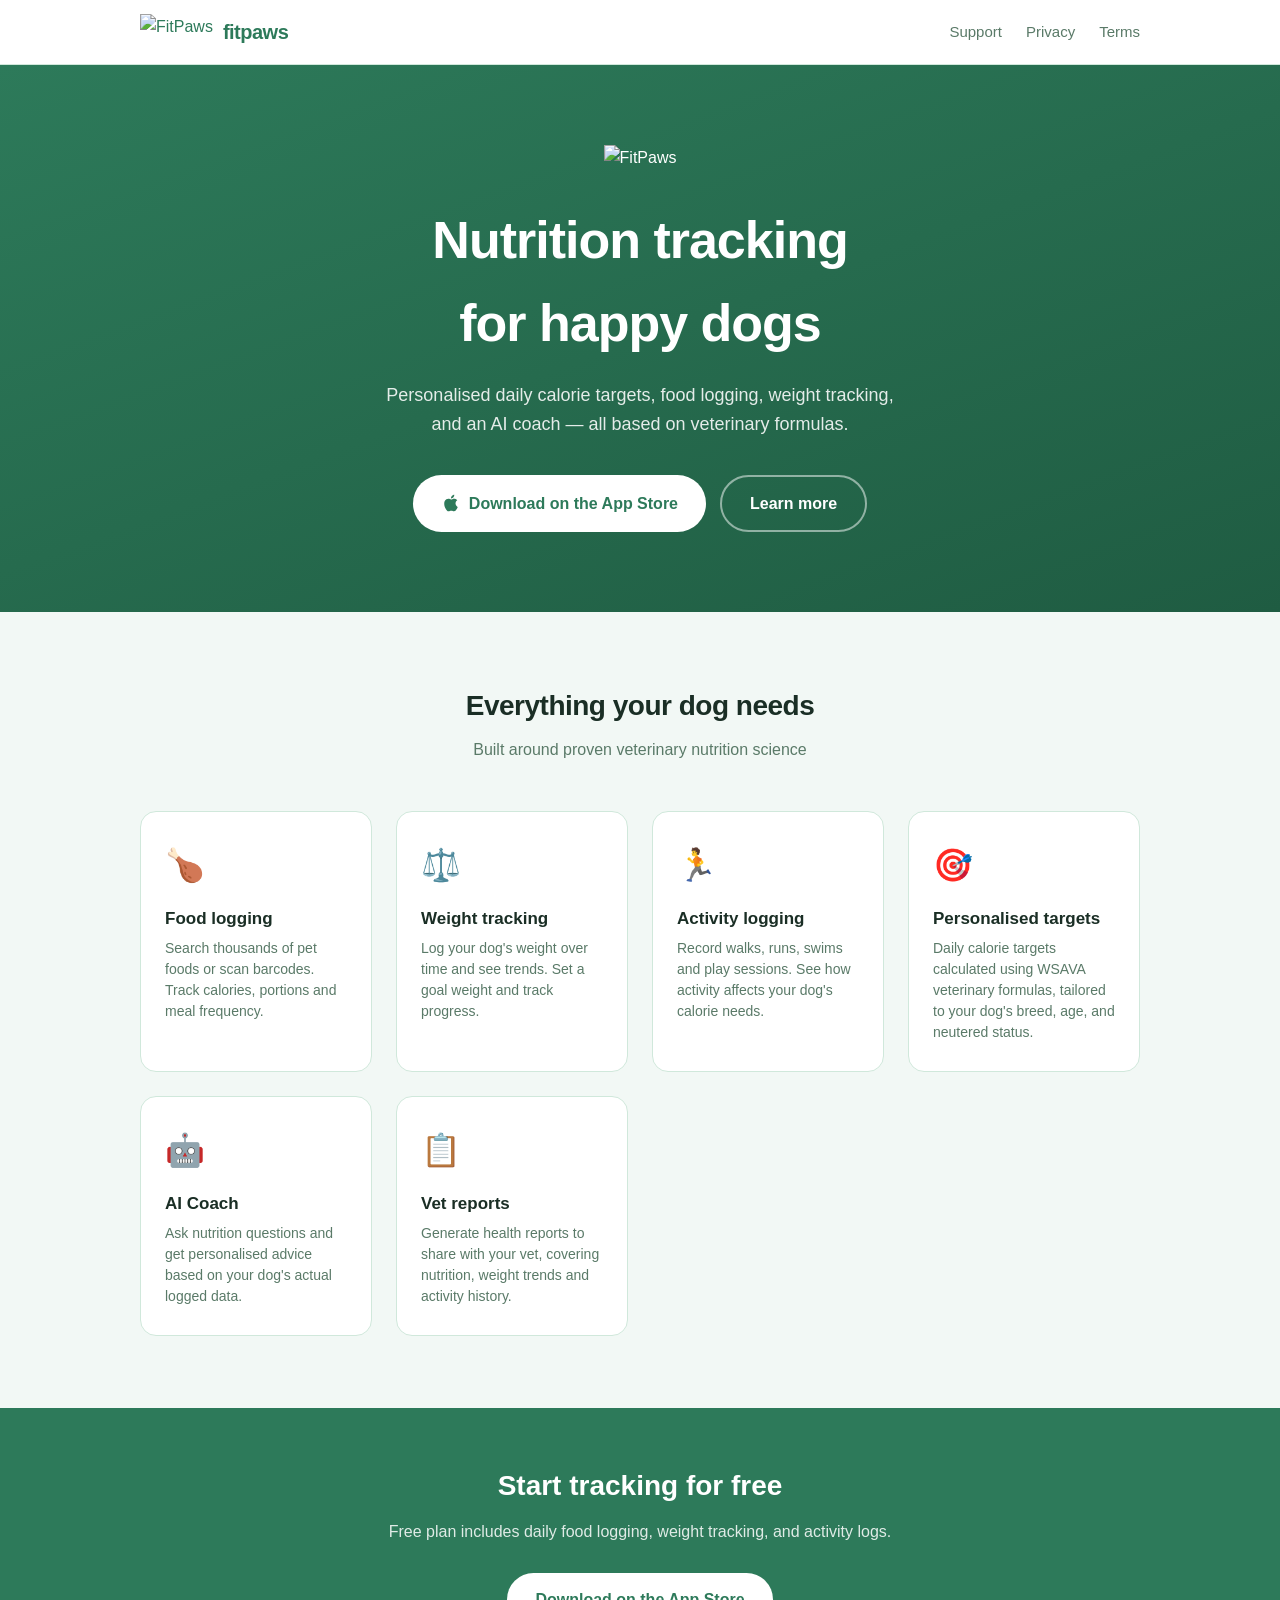
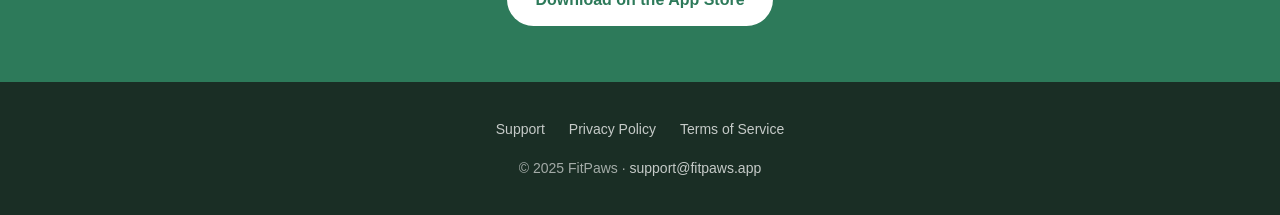
==== index.html @ a57df8ff "Initial FitPaws website Landing page, Privacy Policy, Terms of Service, Support page. Branded with F" ====
<!DOCTYPE html>
<html lang="en">
<head>
  <meta charset="UTF-8">
  <meta name="viewport" content="width=device-width, initial-scale=1.0">
  <title>FitPaws — Nutrition tracking for happy dogs</title>
  <meta name="description" content="Track your dog's nutrition, weight, and activity. Get personalised calorie targets based on veterinary formulas. Free to download on iOS.">
  <link rel="icon" href="https://rtjvqugksbtsewtkbiih.supabase.co/storage/v1/object/public/assets/SQlogo.png">
  <link rel="stylesheet" href="styles.css">
</head>
<body>

  <nav>
    <div class="nav-inner">
      <a class="nav-logo" href="/">
        <img src="https://rtjvqugksbtsewtkbiih.supabase.co/storage/v1/object/public/assets/SQlogo.png" alt="FitPaws">
        <span>fitpaws</span>
      </a>
      <ul class="nav-links">
        <li><a href="/support.html">Support</a></li>
        <li><a href="/privacy.html">Privacy</a></li>
        <li><a href="/terms.html">Terms</a></li>
      </ul>
    </div>
  </nav>

  <section class="hero">
    <img src="https://rtjvqugksbtsewtkbiih.supabase.co/storage/v1/object/public/assets/REClogo.png" alt="FitPaws">
    <h1>Nutrition tracking<br>for happy dogs</h1>
    <p>Personalised daily calorie targets, food logging, weight tracking, and an AI coach — all based on veterinary formulas.</p>
    <div class="btn-group">
      <a class="btn btn-white" href="#" id="appstore-btn">
        <svg width="20" height="20" viewBox="0 0 24 24" fill="currentColor"><path d="M18.71 19.5c-.83 1.24-1.71 2.45-3.05 2.47-1.34.03-1.77-.79-3.29-.79-1.53 0-2 .77-3.27.82-1.31.05-2.3-1.32-3.14-2.53C4.25 17 2.94 12.45 4.7 9.39c.87-1.52 2.43-2.48 4.12-2.51 1.28-.02 2.5.87 3.29.87.78 0 2.26-1.07 3.8-.91.65.03 2.47.26 3.64 1.98-.09.06-2.17 1.28-2.15 3.81.03 3.02 2.65 4.03 2.68 4.04-.03.07-.42 1.44-1.38 2.83M13 3.5c.73-.83 1.94-1.46 2.94-1.5.13 1.17-.34 2.35-1.04 3.19-.69.85-1.83 1.51-2.95 1.42-.15-1.15.41-2.35 1.05-3.11z"/></svg>
        Download on the App Store
      </a>
      <a class="btn btn-outline" href="/support.html">Learn more</a>
    </div>
  </section>

  <section class="features">
    <h2 class="section-title">Everything your dog needs</h2>
    <p class="section-sub">Built around proven veterinary nutrition science</p>
    <div class="features-grid">
      <div class="feature-card">
        <div class="feature-icon">🍗</div>
        <h3>Food logging</h3>
        <p>Search thousands of pet foods or scan barcodes. Track calories, portions and meal frequency.</p>
      </div>
      <div class="feature-card">
        <div class="feature-icon">⚖️</div>
        <h3>Weight tracking</h3>
        <p>Log your dog's weight over time and see trends. Set a goal weight and track progress.</p>
      </div>
      <div class="feature-card">
        <div class="feature-icon">🏃</div>
        <h3>Activity logging</h3>
        <p>Record walks, runs, swims and play sessions. See how activity affects your dog's calorie needs.</p>
      </div>
      <div class="feature-card">
        <div class="feature-icon">🎯</div>
        <h3>Personalised targets</h3>
        <p>Daily calorie targets calculated using WSAVA veterinary formulas, tailored to your dog's breed, age, and neutered status.</p>
      </div>
      <div class="feature-card">
        <div class="feature-icon">🤖</div>
        <h3>AI Coach</h3>
        <p>Ask nutrition questions and get personalised advice based on your dog's actual logged data.</p>
      </div>
      <div class="feature-card">
        <div class="feature-icon">📋</div>
        <h3>Vet reports</h3>
        <p>Generate health reports to share with your vet, covering nutrition, weight trends and activity history.</p>
      </div>
    </div>
  </section>

  <section class="cta-strip">
    <h2>Start tracking for free</h2>
    <p>Free plan includes daily food logging, weight tracking, and activity logs.</p>
    <a class="btn btn-white" href="#" id="appstore-btn-2">Download on the App Store</a>
  </section>

  <footer>
    <div class="footer-links">
      <a href="/support.html">Support</a>
      <a href="/privacy.html">Privacy Policy</a>
      <a href="/terms.html">Terms of Service</a>
    </div>
    <p>© 2025 FitPaws · <a href="mailto:support@fitpaws.app">support@fitpaws.app</a></p>
  </footer>

</body>
</html>
---- styles.css ----
*, *::before, *::after { box-sizing: border-box; margin: 0; padding: 0; }

:root {
  --green:       #2D7A5A;
  --green-dark:  #1f5c42;
  --green-light: #f2f8f5;
  --green-tint:  #e6f4ed;
  --text:        #1a2e25;
  --text-muted:  #5a7a68;
  --border:      #d0e8db;
  --white:       #ffffff;
}

body {
  font-family: -apple-system, BlinkMacSystemFont, 'Segoe UI', Helvetica, Arial, sans-serif;
  color: var(--text);
  background: var(--white);
  line-height: 1.6;
}

a { color: var(--green); text-decoration: none; }
a:hover { text-decoration: underline; }

/* ── Nav ── */
nav {
  background: var(--white);
  border-bottom: 1px solid var(--border);
  padding: 0 24px;
  position: sticky;
  top: 0;
  z-index: 100;
}
.nav-inner {
  max-width: 1000px;
  margin: 0 auto;
  display: flex;
  align-items: center;
  justify-content: space-between;
  height: 64px;
}
.nav-logo {
  display: flex;
  align-items: center;
  gap: 10px;
  text-decoration: none;
}
.nav-logo img { height: 36px; width: auto; }
.nav-logo span { font-size: 20px; font-weight: 700; color: var(--green); letter-spacing: -0.5px; }
.nav-links { display: flex; gap: 24px; list-style: none; }
.nav-links a { font-size: 15px; color: var(--text-muted); font-weight: 500; }
.nav-links a:hover { color: var(--green); text-decoration: none; }

/* ── Hero ── */
.hero {
  background: linear-gradient(160deg, var(--green) 0%, #1f5c42 100%);
  color: var(--white);
  padding: 80px 24px;
  text-align: center;
}
.hero img { height: auto; width: 260px; max-width: 80%; margin-bottom: 28px; }
.hero h1 { font-size: clamp(32px, 5vw, 52px); font-weight: 800; letter-spacing: -1px; margin-bottom: 16px; }
.hero p { font-size: 18px; opacity: 0.88; max-width: 520px; margin: 0 auto 36px; line-height: 1.6; }
.btn-group { display: flex; gap: 14px; justify-content: center; flex-wrap: wrap; }
.btn {
  display: inline-flex;
  align-items: center;
  gap: 8px;
  padding: 14px 28px;
  border-radius: 50px;
  font-size: 16px;
  font-weight: 600;
  text-decoration: none;
  transition: opacity .15s;
}
.btn:hover { opacity: 0.88; text-decoration: none; }
.btn-white { background: var(--white); color: var(--green); }
.btn-outline { background: transparent; color: var(--white); border: 2px solid rgba(255,255,255,.5); }

/* ── Features ── */
.features { padding: 72px 24px; background: var(--green-light); }
.section-title { text-align: center; font-size: 28px; font-weight: 700; margin-bottom: 8px; letter-spacing: -0.5px; }
.section-sub { text-align: center; color: var(--text-muted); font-size: 16px; margin-bottom: 48px; }
.features-grid {
  display: grid;
  grid-template-columns: repeat(auto-fit, minmax(220px, 1fr));
  gap: 24px;
  max-width: 1000px;
  margin: 0 auto;
}
.feature-card {
  background: var(--white);
  border-radius: 16px;
  padding: 28px 24px;
  border: 1px solid var(--border);
}
.feature-icon { font-size: 32px; margin-bottom: 14px; }
.feature-card h3 { font-size: 17px; font-weight: 700; margin-bottom: 6px; }
.feature-card p { font-size: 14px; color: var(--text-muted); line-height: 1.5; }

/* ── CTA strip ── */
.cta-strip { background: var(--green); color: var(--white); padding: 56px 24px; text-align: center; }
.cta-strip h2 { font-size: 28px; font-weight: 700; margin-bottom: 10px; }
.cta-strip p { opacity: .85; margin-bottom: 28px; }

/* ── Footer ── */
footer {
  background: var(--text);
  color: rgba(255,255,255,.6);
  padding: 36px 24px;
  text-align: center;
  font-size: 14px;
}
footer a { color: rgba(255,255,255,.75); }
.footer-links { display: flex; justify-content: center; gap: 24px; margin-bottom: 16px; flex-wrap: wrap; }

/* ── Doc pages (privacy, terms, support) ── */
.doc-hero {
  background: var(--green);
  color: var(--white);
  padding: 48px 24px;
  text-align: center;
}
.doc-hero h1 { font-size: 32px; font-weight: 700; margin-bottom: 8px; }
.doc-hero p { opacity: .85; font-size: 15px; }

.doc-body {
  max-width: 760px;
  margin: 0 auto;
  padding: 56px 24px 80px;
}
.doc-body h2 { font-size: 20px; font-weight: 700; margin: 36px 0 10px; color: var(--green); }
.doc-body h3 { font-size: 16px; font-weight: 600; margin: 20px 0 6px; }
.doc-body p { margin-bottom: 14px; font-size: 15px; color: #3a5248; line-height: 1.7; }
.doc-body ul, .doc-body ol { margin: 0 0 14px 20px; }
.doc-body li { font-size: 15px; color: #3a5248; line-height: 1.7; margin-bottom: 4px; }
.doc-body a { color: var(--green); }
.notice {
  background: var(--green-tint);
  border-left: 4px solid var(--green);
  border-radius: 0 8px 8px 0;
  padding: 14px 18px;
  margin: 20px 0;
  font-size: 14px;
  color: var(--text-muted);
}

/* ── Support ── */
.support-cards {
  display: grid;
  grid-template-columns: repeat(auto-fit, minmax(240px, 1fr));
  gap: 20px;
  margin: 40px 0;
  max-width: 760px;
  margin-left: auto;
  margin-right: auto;
}
.support-card {
  background: var(--green-light);
  border: 1px solid var(--border);
  border-radius: 14px;
  padding: 28px 24px;
  text-align: center;
}
.support-card .icon { font-size: 36px; margin-bottom: 12px; }
.support-card h3 { font-size: 17px; font-weight: 700; margin-bottom: 6px; }
.support-card p { font-size: 14px; color: var(--text-muted); margin-bottom: 16px; }

@media (max-width: 600px) {
  .nav-links { display: none; }
  .hero { padding: 56px 20px; }
  .doc-body { padding: 36px 20px 60px; }
}
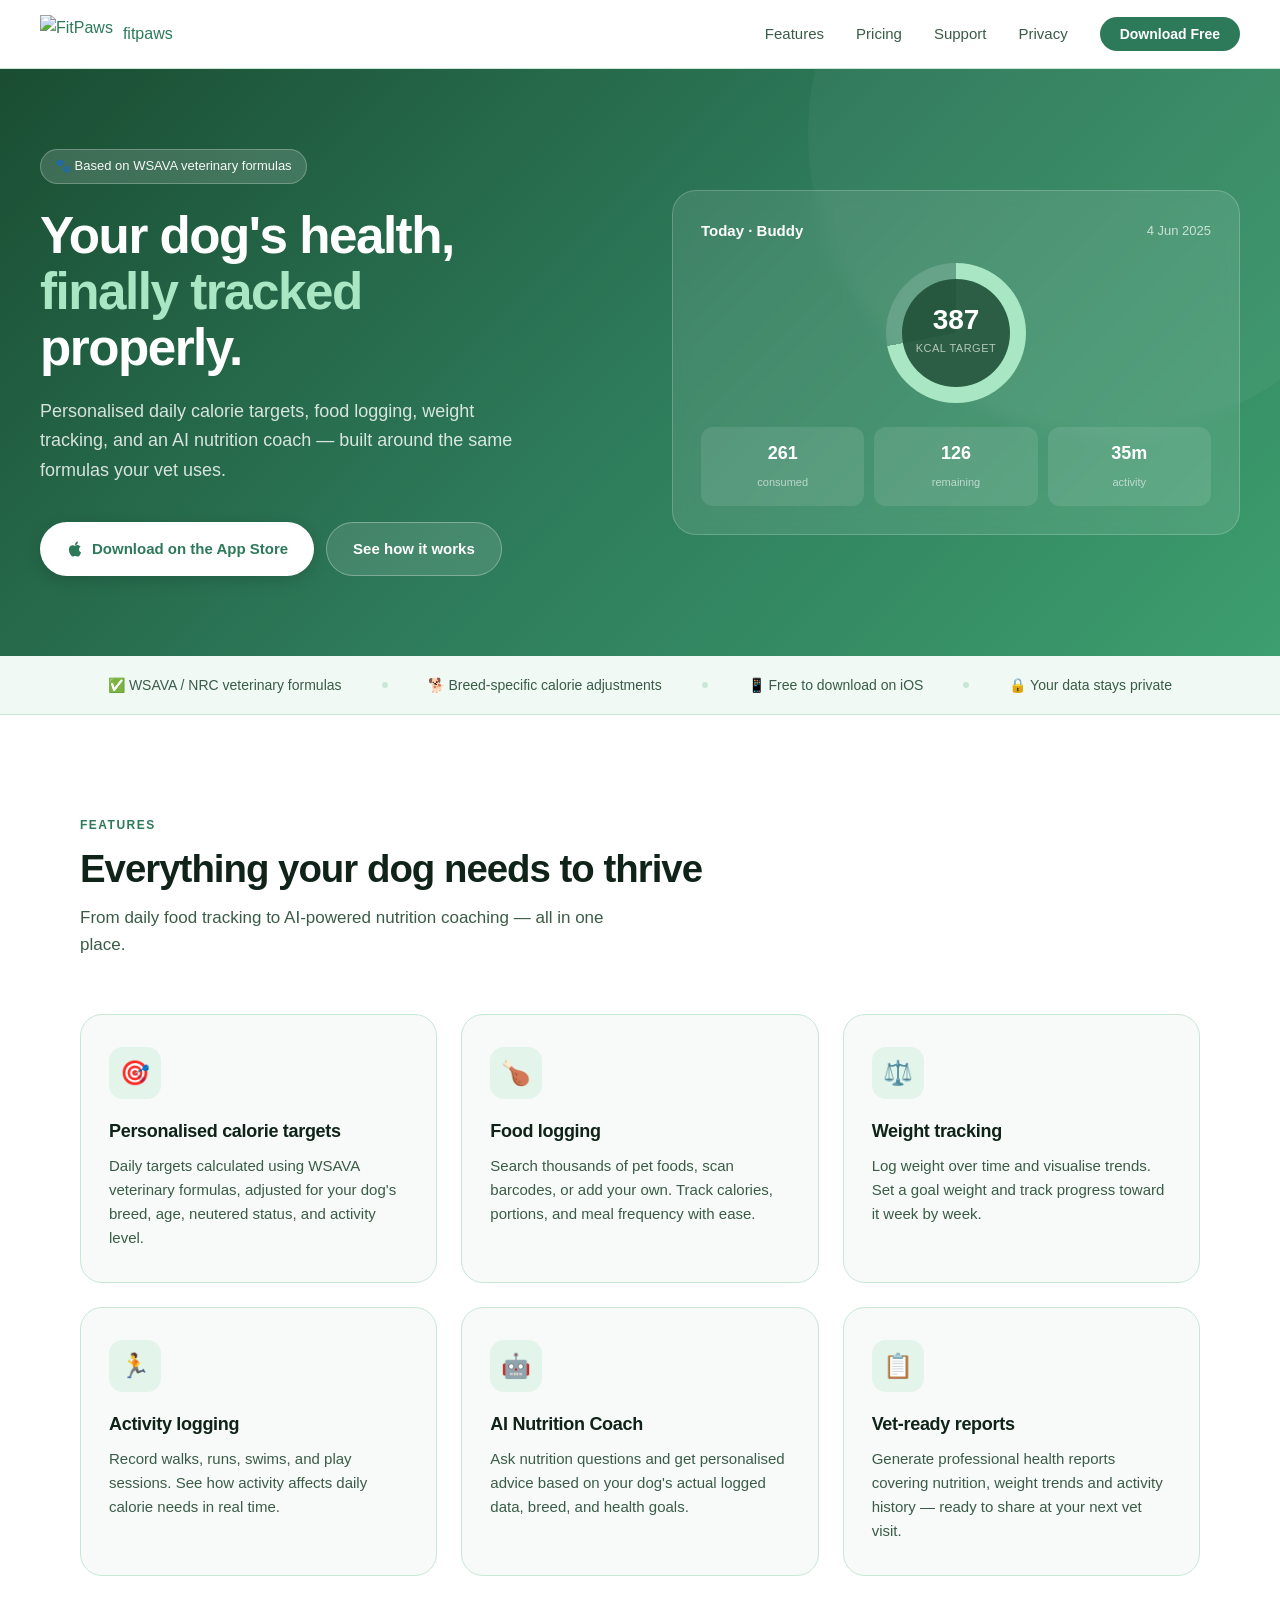
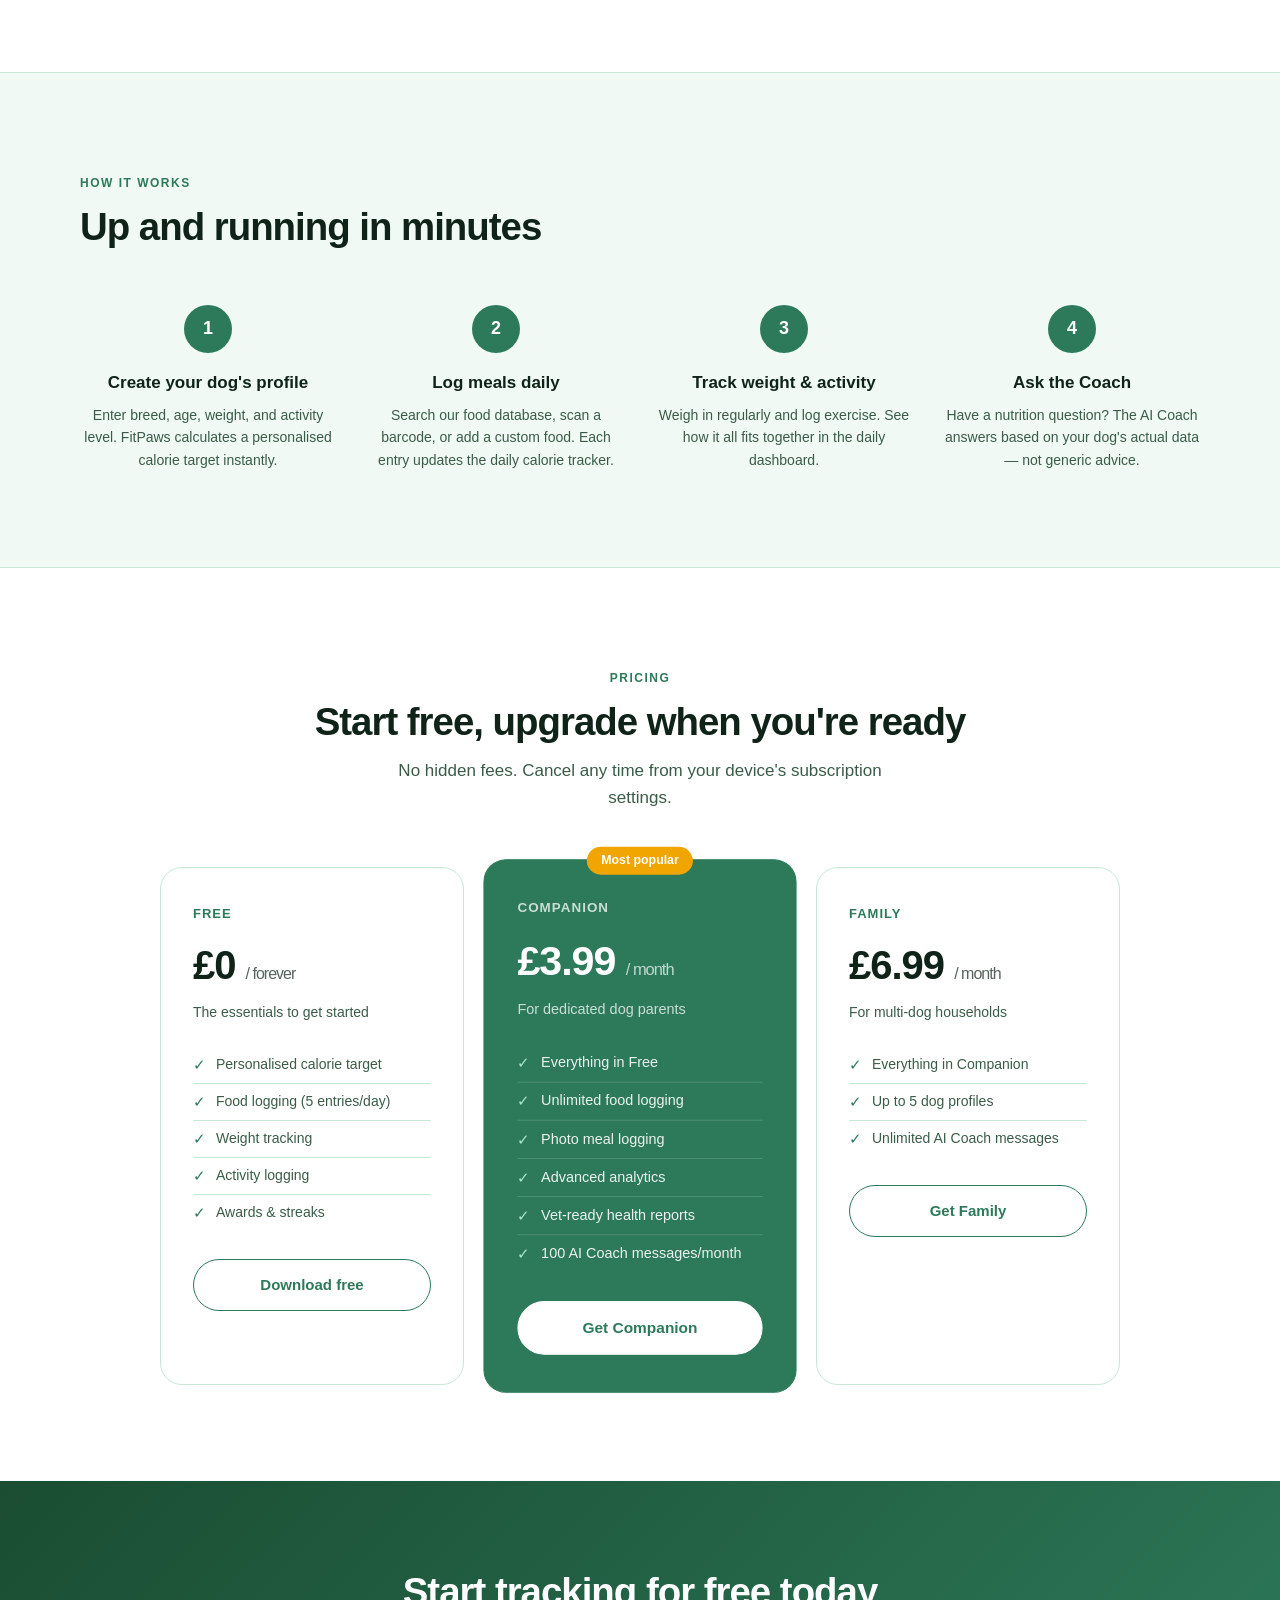
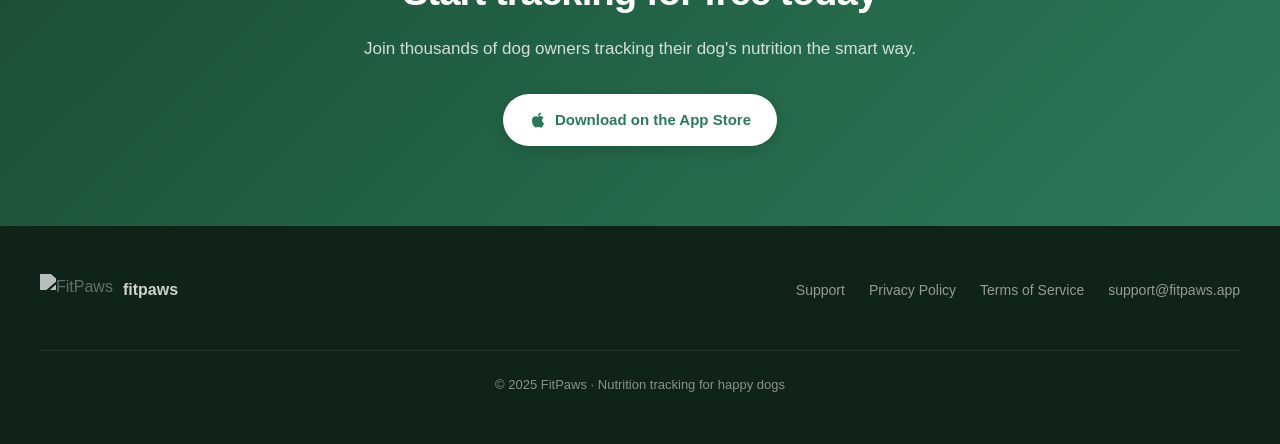
==== commit 9858a382: "Full redesign: split hero, pricing section, how it works, wider layout" ====
--- a/index.html
+++ b/index.html
@@ -17,76 +17,228 @@
         <span>fitpaws</span>
       </a>
       <ul class="nav-links">
+        <li><a href="#features">Features</a></li>
+        <li><a href="#pricing">Pricing</a></li>
         <li><a href="/support.html">Support</a></li>
         <li><a href="/privacy.html">Privacy</a></li>
-        <li><a href="/terms.html">Terms</a></li>
+        <li><a class="nav-cta" href="#">Download Free</a></li>
       </ul>
     </div>
   </nav>
 
+  <!-- Hero -->
   <section class="hero">
-    <img src="https://rtjvqugksbtsewtkbiih.supabase.co/storage/v1/object/public/assets/REClogo.png" alt="FitPaws">
-    <h1>Nutrition tracking<br>for happy dogs</h1>
-    <p>Personalised daily calorie targets, food logging, weight tracking, and an AI coach — all based on veterinary formulas.</p>
-    <div class="btn-group">
-      <a class="btn btn-white" href="#" id="appstore-btn">
-        <svg width="20" height="20" viewBox="0 0 24 24" fill="currentColor"><path d="M18.71 19.5c-.83 1.24-1.71 2.45-3.05 2.47-1.34.03-1.77-.79-3.29-.79-1.53 0-2 .77-3.27.82-1.31.05-2.3-1.32-3.14-2.53C4.25 17 2.94 12.45 4.7 9.39c.87-1.52 2.43-2.48 4.12-2.51 1.28-.02 2.5.87 3.29.87.78 0 2.26-1.07 3.8-.91.65.03 2.47.26 3.64 1.98-.09.06-2.17 1.28-2.15 3.81.03 3.02 2.65 4.03 2.68 4.04-.03.07-.42 1.44-1.38 2.83M13 3.5c.73-.83 1.94-1.46 2.94-1.5.13 1.17-.34 2.35-1.04 3.19-.69.85-1.83 1.51-2.95 1.42-.15-1.15.41-2.35 1.05-3.11z"/></svg>
-        Download on the App Store
-      </a>
-      <a class="btn btn-outline" href="/support.html">Learn more</a>
-    </div>
-  </section>
-
-  <section class="features">
-    <h2 class="section-title">Everything your dog needs</h2>
-    <p class="section-sub">Built around proven veterinary nutrition science</p>
-    <div class="features-grid">
-      <div class="feature-card">
-        <div class="feature-icon">🍗</div>
-        <h3>Food logging</h3>
-        <p>Search thousands of pet foods or scan barcodes. Track calories, portions and meal frequency.</p>
-      </div>
-      <div class="feature-card">
-        <div class="feature-icon">⚖️</div>
-        <h3>Weight tracking</h3>
-        <p>Log your dog's weight over time and see trends. Set a goal weight and track progress.</p>
-      </div>
-      <div class="feature-card">
-        <div class="feature-icon">🏃</div>
-        <h3>Activity logging</h3>
-        <p>Record walks, runs, swims and play sessions. See how activity affects your dog's calorie needs.</p>
-      </div>
-      <div class="feature-card">
-        <div class="feature-icon">🎯</div>
-        <h3>Personalised targets</h3>
-        <p>Daily calorie targets calculated using WSAVA veterinary formulas, tailored to your dog's breed, age, and neutered status.</p>
-      </div>
-      <div class="feature-card">
-        <div class="feature-icon">🤖</div>
-        <h3>AI Coach</h3>
-        <p>Ask nutrition questions and get personalised advice based on your dog's actual logged data.</p>
-      </div>
-      <div class="feature-card">
-        <div class="feature-icon">📋</div>
-        <h3>Vet reports</h3>
-        <p>Generate health reports to share with your vet, covering nutrition, weight trends and activity history.</p>
-      </div>
-    </div>
-  </section>
-
+    <div class="hero-inner">
+      <div class="hero-text">
+        <div class="hero-badge">🐾 Based on WSAVA veterinary formulas</div>
+        <h1>Your dog's health,<br><em>finally tracked</em><br>properly.</h1>
+        <p>Personalised daily calorie targets, food logging, weight tracking, and an AI nutrition coach — built around the same formulas your vet uses.</p>
+        <div class="btn-group">
+          <a class="btn btn-white" href="#">
+            <svg width="18" height="18" viewBox="0 0 24 24" fill="currentColor"><path d="M18.71 19.5c-.83 1.24-1.71 2.45-3.05 2.47-1.34.03-1.77-.79-3.29-.79-1.53 0-2 .77-3.27.82-1.31.05-2.3-1.32-3.14-2.53C4.25 17 2.94 12.45 4.7 9.39c.87-1.52 2.43-2.48 4.12-2.51 1.28-.02 2.5.87 3.29.87.78 0 2.26-1.07 3.8-.91.65.03 2.47.26 3.64 1.98-.09.06-2.17 1.28-2.15 3.81.03 3.02 2.65 4.03 2.68 4.04-.03.07-.42 1.44-1.38 2.83M13 3.5c.73-.83 1.94-1.46 2.94-1.5.13 1.17-.34 2.35-1.04 3.19-.69.85-1.83 1.51-2.95 1.42-.15-1.15.41-2.35 1.05-3.11z"/></svg>
+            Download on the App Store
+          </a>
+          <a class="btn btn-ghost" href="#features">See how it works</a>
+        </div>
+      </div>
+
+      <div class="hero-visual">
+        <div class="app-preview">
+          <div class="preview-header">
+            <strong>Today · Buddy</strong>
+            <span>4 Jun 2025</span>
+          </div>
+          <div class="preview-ring">
+            <div class="preview-ring-text">
+              <span class="cal">387</span>
+              <span class="label">kcal target</span>
+            </div>
+          </div>
+          <div class="preview-stats">
+            <div class="preview-stat">
+              <span class="val">261</span>
+              <span class="lbl">consumed</span>
+            </div>
+            <div class="preview-stat">
+              <span class="val">126</span>
+              <span class="lbl">remaining</span>
+            </div>
+            <div class="preview-stat">
+              <span class="val">35m</span>
+              <span class="lbl">activity</span>
+            </div>
+          </div>
+        </div>
+      </div>
+    </div>
+  </section>
+
+  <!-- Trust bar -->
+  <div class="trust-bar">
+    <div class="trust-inner">
+      <div class="trust-item">✅ WSAVA / NRC veterinary formulas</div>
+      <div class="trust-dot"></div>
+      <div class="trust-item">🐕 Breed-specific calorie adjustments</div>
+      <div class="trust-dot"></div>
+      <div class="trust-item">📱 Free to download on iOS</div>
+      <div class="trust-dot"></div>
+      <div class="trust-item">🔒 Your data stays private</div>
+    </div>
+  </div>
+
+  <!-- Features -->
+  <section class="features" id="features">
+    <div class="container">
+      <div class="features-header">
+        <span class="section-label">Features</span>
+        <h2 class="section-title">Everything your dog needs to thrive</h2>
+        <p class="section-sub">From daily food tracking to AI-powered nutrition coaching — all in one place.</p>
+      </div>
+      <div class="features-grid">
+        <div class="feature-card">
+          <div class="feature-icon">🎯</div>
+          <h3>Personalised calorie targets</h3>
+          <p>Daily targets calculated using WSAVA veterinary formulas, adjusted for your dog's breed, age, neutered status, and activity level.</p>
+        </div>
+        <div class="feature-card">
+          <div class="feature-icon">🍗</div>
+          <h3>Food logging</h3>
+          <p>Search thousands of pet foods, scan barcodes, or add your own. Track calories, portions, and meal frequency with ease.</p>
+        </div>
+        <div class="feature-card">
+          <div class="feature-icon">⚖️</div>
+          <h3>Weight tracking</h3>
+          <p>Log weight over time and visualise trends. Set a goal weight and track progress toward it week by week.</p>
+        </div>
+        <div class="feature-card">
+          <div class="feature-icon">🏃</div>
+          <h3>Activity logging</h3>
+          <p>Record walks, runs, swims, and play sessions. See how activity affects daily calorie needs in real time.</p>
+        </div>
+        <div class="feature-card">
+          <div class="feature-icon">🤖</div>
+          <h3>AI Nutrition Coach</h3>
+          <p>Ask nutrition questions and get personalised advice based on your dog's actual logged data, breed, and health goals.</p>
+        </div>
+        <div class="feature-card">
+          <div class="feature-icon">📋</div>
+          <h3>Vet-ready reports</h3>
+          <p>Generate professional health reports covering nutrition, weight trends and activity history — ready to share at your next vet visit.</p>
+        </div>
+      </div>
+    </div>
+  </section>
+
+  <!-- How it works -->
+  <section class="how-it-works">
+    <div class="container">
+      <span class="section-label">How it works</span>
+      <h2 class="section-title">Up and running in minutes</h2>
+      <div class="steps">
+        <div class="step">
+          <div class="step-num">1</div>
+          <h3>Create your dog's profile</h3>
+          <p>Enter breed, age, weight, and activity level. FitPaws calculates a personalised calorie target instantly.</p>
+        </div>
+        <div class="step">
+          <div class="step-num">2</div>
+          <h3>Log meals daily</h3>
+          <p>Search our food database, scan a barcode, or add a custom food. Each entry updates the daily calorie tracker.</p>
+        </div>
+        <div class="step">
+          <div class="step-num">3</div>
+          <h3>Track weight & activity</h3>
+          <p>Weigh in regularly and log exercise. See how it all fits together in the daily dashboard.</p>
+        </div>
+        <div class="step">
+          <div class="step-num">4</div>
+          <h3>Ask the Coach</h3>
+          <p>Have a nutrition question? The AI Coach answers based on your dog's actual data — not generic advice.</p>
+        </div>
+      </div>
+    </div>
+  </section>
+
+  <!-- Pricing -->
+  <section class="pricing" id="pricing">
+    <div class="container">
+      <div style="text-align:center;">
+        <span class="section-label">Pricing</span>
+        <h2 class="section-title">Start free, upgrade when you're ready</h2>
+        <p class="section-sub" style="margin:0 auto;">No hidden fees. Cancel any time from your device's subscription settings.</p>
+      </div>
+      <div class="pricing-grid">
+
+        <div class="price-card">
+          <div class="price-tier">Free</div>
+          <div class="price-amount">£0 <span>/ forever</span></div>
+          <div class="price-desc">The essentials to get started</div>
+          <ul class="price-features">
+            <li><span class="check">✓</span> Personalised calorie target</li>
+            <li><span class="check">✓</span> Food logging (5 entries/day)</li>
+            <li><span class="check">✓</span> Weight tracking</li>
+            <li><span class="check">✓</span> Activity logging</li>
+            <li><span class="check">✓</span> Awards &amp; streaks</li>
+          </ul>
+          <a class="price-btn" href="#">Download free</a>
+        </div>
+
+        <div class="price-card featured">
+          <div class="price-badge">Most popular</div>
+          <div class="price-tier">Companion</div>
+          <div class="price-amount">£3.99 <span>/ month</span></div>
+          <div class="price-desc">For dedicated dog parents</div>
+          <ul class="price-features">
+            <li><span class="check">✓</span> Everything in Free</li>
+            <li><span class="check">✓</span> Unlimited food logging</li>
+            <li><span class="check">✓</span> Photo meal logging</li>
+            <li><span class="check">✓</span> Advanced analytics</li>
+            <li><span class="check">✓</span> Vet-ready health reports</li>
+            <li><span class="check">✓</span> 100 AI Coach messages/month</li>
+          </ul>
+          <a class="price-btn" href="#">Get Companion</a>
+        </div>
+
+        <div class="price-card">
+          <div class="price-tier">Family</div>
+          <div class="price-amount">£6.99 <span>/ month</span></div>
+          <div class="price-desc">For multi-dog households</div>
+          <ul class="price-features">
+            <li><span class="check">✓</span> Everything in Companion</li>
+            <li><span class="check">✓</span> Up to 5 dog profiles</li>
+            <li><span class="check">✓</span> Unlimited AI Coach messages</li>
+          </ul>
+          <a class="price-btn" href="#">Get Family</a>
+        </div>
+
+      </div>
+    </div>
+  </section>
+
+  <!-- CTA -->
   <section class="cta-strip">
-    <h2>Start tracking for free</h2>
-    <p>Free plan includes daily food logging, weight tracking, and activity logs.</p>
-    <a class="btn btn-white" href="#" id="appstore-btn-2">Download on the App Store</a>
+    <h2>Start tracking for free today</h2>
+    <p>Join thousands of dog owners tracking their dog's nutrition the smart way.</p>
+    <a class="btn btn-white" href="#">
+      <svg width="18" height="18" viewBox="0 0 24 24" fill="currentColor"><path d="M18.71 19.5c-.83 1.24-1.71 2.45-3.05 2.47-1.34.03-1.77-.79-3.29-.79-1.53 0-2 .77-3.27.82-1.31.05-2.3-1.32-3.14-2.53C4.25 17 2.94 12.45 4.7 9.39c.87-1.52 2.43-2.48 4.12-2.51 1.28-.02 2.5.87 3.29.87.78 0 2.26-1.07 3.8-.91.65.03 2.47.26 3.64 1.98-.09.06-2.17 1.28-2.15 3.81.03 3.02 2.65 4.03 2.68 4.04-.03.07-.42 1.44-1.38 2.83M13 3.5c.73-.83 1.94-1.46 2.94-1.5.13 1.17-.34 2.35-1.04 3.19-.69.85-1.83 1.51-2.95 1.42-.15-1.15.41-2.35 1.05-3.11z"/></svg>
+      Download on the App Store
+    </a>
   </section>
 
   <footer>
-    <div class="footer-links">
-      <a href="/support.html">Support</a>
-      <a href="/privacy.html">Privacy Policy</a>
-      <a href="/terms.html">Terms of Service</a>
-    </div>
-    <p>© 2025 FitPaws · <a href="mailto:support@fitpaws.app">support@fitpaws.app</a></p>
+    <div class="footer-inner">
+      <div class="footer-logo">
+        <img src="https://rtjvqugksbtsewtkbiih.supabase.co/storage/v1/object/public/assets/SQlogo.png" alt="FitPaws">
+        <span>fitpaws</span>
+      </div>
+      <div class="footer-links">
+        <a href="/support.html">Support</a>
+        <a href="/privacy.html">Privacy Policy</a>
+        <a href="/terms.html">Terms of Service</a>
+        <a href="mailto:support@fitpaws.app">support@fitpaws.app</a>
+      </div>
+      <div class="footer-copy">© 2025 FitPaws · Nutrition tracking for happy dogs</div>
+    </div>
   </footer>
 
 </body>
--- a/styles.css
+++ b/styles.css
@@ -1,172 +1,504 @@
 *, *::before, *::after { box-sizing: border-box; margin: 0; padding: 0; }
 
 :root {
-  --green:       #2D7A5A;
-  --green-dark:  #1f5c42;
-  --green-light: #f2f8f5;
-  --green-tint:  #e6f4ed;
-  --text:        #1a2e25;
-  --text-muted:  #5a7a68;
-  --border:      #d0e8db;
-  --white:       #ffffff;
-}
+  --green:        #2D7A5A;
+  --green-dark:   #1f5c42;
+  --green-mid:    #256649;
+  --green-light:  #f0f9f4;
+  --green-tint:   #e3f4eb;
+  --green-border: #c8e8d5;
+  --text:         #0f2318;
+  --text-2:       #3a5c47;
+  --text-3:       #6b9478;
+  --white:        #ffffff;
+  --grey-bg:      #f7faf8;
+  --radius:       14px;
+  --radius-lg:    22px;
+}
+
+html { scroll-behavior: smooth; }
 
 body {
   font-family: -apple-system, BlinkMacSystemFont, 'Segoe UI', Helvetica, Arial, sans-serif;
   color: var(--text);
   background: var(--white);
   line-height: 1.6;
+  font-size: 16px;
 }
 
 a { color: var(--green); text-decoration: none; }
 a:hover { text-decoration: underline; }
 
+.container {
+  max-width: 1280px;
+  margin: 0 auto;
+  padding: 0 40px;
+}
+
 /* ── Nav ── */
 nav {
-  background: var(--white);
-  border-bottom: 1px solid var(--border);
-  padding: 0 24px;
+  background: rgba(255,255,255,0.92);
+  backdrop-filter: blur(12px);
+  -webkit-backdrop-filter: blur(12px);
+  border-bottom: 1px solid var(--green-border);
   position: sticky;
   top: 0;
   z-index: 100;
 }
 .nav-inner {
-  max-width: 1000px;
+  max-width: 1280px;
   margin: 0 auto;
+  padding: 0 40px;
   display: flex;
   align-items: center;
   justify-content: space-between;
-  height: 64px;
-}
-.nav-logo {
-  display: flex;
-  align-items: center;
-  gap: 10px;
-  text-decoration: none;
-}
-.nav-logo img { height: 36px; width: auto; }
-.nav-logo span { font-size: 20px; font-weight: 700; color: var(--green); letter-spacing: -0.5px; }
-.nav-links { display: flex; gap: 24px; list-style: none; }
-.nav-links a { font-size: 15px; color: var(--text-muted); font-weight: 500; }
+  height: 68px;
+}
+.nav-logo { display: flex; align-items: center; gap: 10px; text-decoration: none; }
+.nav-logo img { height: 38px; width: auto; }
+.nav-links { display: flex; align-items: center; gap: 32px; list-style: none; }
+.nav-links a { font-size: 15px; color: var(--text-2); font-weight: 500; }
 .nav-links a:hover { color: var(--green); text-decoration: none; }
+.nav-cta {
+  background: var(--green);
+  color: var(--white) !important;
+  padding: 9px 20px;
+  border-radius: 50px;
+  font-size: 14px !important;
+  font-weight: 600 !important;
+}
+.nav-cta:hover { background: var(--green-dark); }
 
 /* ── Hero ── */
 .hero {
-  background: linear-gradient(160deg, var(--green) 0%, #1f5c42 100%);
+  background: linear-gradient(135deg, #1a4d32 0%, var(--green) 50%, #3d9e6e 100%);
+  padding: 80px 40px;
+  overflow: hidden;
+  position: relative;
+}
+.hero::before {
+  content: '';
+  position: absolute;
+  top: -40%;
+  right: -10%;
+  width: 600px;
+  height: 600px;
+  background: rgba(255,255,255,0.04);
+  border-radius: 50%;
+}
+.hero-inner {
+  max-width: 1280px;
+  margin: 0 auto;
+  display: grid;
+  grid-template-columns: 1fr 1fr;
+  align-items: center;
+  gap: 64px;
+}
+.hero-text { position: relative; z-index: 1; }
+.hero-badge {
+  display: inline-flex;
+  align-items: center;
+  gap: 8px;
+  background: rgba(255,255,255,0.15);
+  border: 1px solid rgba(255,255,255,0.25);
+  color: rgba(255,255,255,0.95);
+  padding: 6px 14px;
+  border-radius: 50px;
+  font-size: 13px;
+  font-weight: 500;
+  margin-bottom: 24px;
+}
+.hero h1 {
+  font-size: clamp(36px, 4vw, 58px);
+  font-weight: 800;
   color: var(--white);
-  padding: 80px 24px;
-  text-align: center;
-}
-.hero img { height: auto; width: 260px; max-width: 80%; margin-bottom: 28px; }
-.hero h1 { font-size: clamp(32px, 5vw, 52px); font-weight: 800; letter-spacing: -1px; margin-bottom: 16px; }
-.hero p { font-size: 18px; opacity: 0.88; max-width: 520px; margin: 0 auto 36px; line-height: 1.6; }
-.btn-group { display: flex; gap: 14px; justify-content: center; flex-wrap: wrap; }
+  line-height: 1.1;
+  letter-spacing: -1.5px;
+  margin-bottom: 20px;
+}
+.hero h1 em { font-style: normal; color: #a8e6c4; }
+.hero p {
+  font-size: 18px;
+  color: rgba(255,255,255,0.82);
+  max-width: 480px;
+  line-height: 1.65;
+  margin-bottom: 36px;
+}
+.btn-group { display: flex; gap: 12px; flex-wrap: wrap; }
 .btn {
   display: inline-flex;
   align-items: center;
   gap: 8px;
-  padding: 14px 28px;
+  padding: 14px 26px;
   border-radius: 50px;
-  font-size: 16px;
+  font-size: 15px;
   font-weight: 600;
   text-decoration: none;
-  transition: opacity .15s;
-}
-.btn:hover { opacity: 0.88; text-decoration: none; }
-.btn-white { background: var(--white); color: var(--green); }
-.btn-outline { background: transparent; color: var(--white); border: 2px solid rgba(255,255,255,.5); }
+  transition: all .15s;
+  white-space: nowrap;
+}
+.btn:hover { text-decoration: none; transform: translateY(-1px); }
+.btn-white { background: var(--white); color: var(--green); box-shadow: 0 4px 16px rgba(0,0,0,0.15); }
+.btn-white:hover { box-shadow: 0 6px 20px rgba(0,0,0,0.2); }
+.btn-ghost { background: rgba(255,255,255,0.12); color: var(--white); border: 1.5px solid rgba(255,255,255,0.3); }
+.btn-ghost:hover { background: rgba(255,255,255,0.2); }
+.btn-green { background: var(--green); color: var(--white); }
+.btn-green:hover { background: var(--green-dark); }
+
+.hero-visual { position: relative; z-index: 1; }
+.app-preview {
+  background: rgba(255,255,255,0.1);
+  border: 1px solid rgba(255,255,255,0.2);
+  border-radius: 24px;
+  padding: 28px;
+  backdrop-filter: blur(8px);
+}
+.preview-header {
+  display: flex;
+  align-items: center;
+  justify-content: space-between;
+  margin-bottom: 20px;
+}
+.preview-header span { color: rgba(255,255,255,0.7); font-size: 13px; font-weight: 500; }
+.preview-header strong { color: var(--white); font-size: 15px; }
+.preview-ring {
+  display: flex;
+  align-items: center;
+  justify-content: center;
+  margin: 16px auto 24px;
+  width: 140px;
+  height: 140px;
+  border-radius: 50%;
+  background: conic-gradient(#a8e6c4 0% 72%, rgba(255,255,255,0.15) 72%);
+  position: relative;
+}
+.preview-ring::after {
+  content: '';
+  position: absolute;
+  inset: 16px;
+  background: rgba(30,80,55,0.9);
+  border-radius: 50%;
+}
+.preview-ring-text {
+  position: relative;
+  z-index: 1;
+  text-align: center;
+}
+.preview-ring-text .cal { font-size: 28px; font-weight: 800; color: var(--white); display: block; line-height: 1; }
+.preview-ring-text .label { font-size: 11px; color: rgba(255,255,255,0.65); text-transform: uppercase; letter-spacing: 0.5px; }
+.preview-stats {
+  display: grid;
+  grid-template-columns: repeat(3, 1fr);
+  gap: 10px;
+}
+.preview-stat {
+  background: rgba(255,255,255,0.1);
+  border-radius: 12px;
+  padding: 12px;
+  text-align: center;
+}
+.preview-stat .val { font-size: 18px; font-weight: 700; color: var(--white); display: block; }
+.preview-stat .lbl { font-size: 11px; color: rgba(255,255,255,0.6); }
+
+/* ── Trust bar ── */
+.trust-bar {
+  background: var(--green-light);
+  border-bottom: 1px solid var(--green-border);
+  padding: 18px 40px;
+}
+.trust-inner {
+  max-width: 1280px;
+  margin: 0 auto;
+  display: flex;
+  align-items: center;
+  justify-content: center;
+  gap: 40px;
+  flex-wrap: wrap;
+}
+.trust-item {
+  display: flex;
+  align-items: center;
+  gap: 8px;
+  font-size: 14px;
+  color: var(--text-2);
+  font-weight: 500;
+}
+.trust-dot { width: 6px; height: 6px; border-radius: 50%; background: var(--green-border); }
 
 /* ── Features ── */
-.features { padding: 72px 24px; background: var(--green-light); }
-.section-title { text-align: center; font-size: 28px; font-weight: 700; margin-bottom: 8px; letter-spacing: -0.5px; }
-.section-sub { text-align: center; color: var(--text-muted); font-size: 16px; margin-bottom: 48px; }
+.features {
+  padding: 96px 40px;
+  background: var(--white);
+}
+.section-label {
+  display: inline-block;
+  font-size: 12px;
+  font-weight: 700;
+  text-transform: uppercase;
+  letter-spacing: 1.5px;
+  color: var(--green);
+  margin-bottom: 12px;
+}
+.section-title {
+  font-size: clamp(28px, 3vw, 40px);
+  font-weight: 800;
+  letter-spacing: -1px;
+  line-height: 1.15;
+  margin-bottom: 12px;
+}
+.section-sub { color: var(--text-2); font-size: 17px; max-width: 540px; line-height: 1.6; }
+.features-header { margin-bottom: 56px; }
+
 .features-grid {
   display: grid;
-  grid-template-columns: repeat(auto-fit, minmax(220px, 1fr));
+  grid-template-columns: repeat(3, 1fr);
   gap: 24px;
-  max-width: 1000px;
-  margin: 0 auto;
 }
 .feature-card {
-  background: var(--white);
-  border-radius: 16px;
-  padding: 28px 24px;
-  border: 1px solid var(--border);
-}
-.feature-icon { font-size: 32px; margin-bottom: 14px; }
-.feature-card h3 { font-size: 17px; font-weight: 700; margin-bottom: 6px; }
-.feature-card p { font-size: 14px; color: var(--text-muted); line-height: 1.5; }
+  background: var(--grey-bg);
+  border: 1px solid var(--green-border);
+  border-radius: var(--radius-lg);
+  padding: 32px 28px;
+  transition: transform .2s, box-shadow .2s;
+}
+.feature-card:hover {
+  transform: translateY(-3px);
+  box-shadow: 0 12px 32px rgba(45,122,90,0.12);
+}
+.feature-icon {
+  width: 52px;
+  height: 52px;
+  background: var(--green-tint);
+  border-radius: 14px;
+  display: flex;
+  align-items: center;
+  justify-content: center;
+  font-size: 24px;
+  margin-bottom: 18px;
+}
+.feature-card h3 { font-size: 18px; font-weight: 700; margin-bottom: 8px; letter-spacing: -0.3px; }
+.feature-card p { font-size: 15px; color: var(--text-2); line-height: 1.6; }
+
+/* ── How it works ── */
+.how-it-works {
+  background: var(--green-light);
+  padding: 96px 40px;
+  border-top: 1px solid var(--green-border);
+  border-bottom: 1px solid var(--green-border);
+}
+.steps {
+  display: grid;
+  grid-template-columns: repeat(4, 1fr);
+  gap: 32px;
+  margin-top: 56px;
+}
+.step { text-align: center; }
+.step-num {
+  width: 48px;
+  height: 48px;
+  border-radius: 50%;
+  background: var(--green);
+  color: var(--white);
+  font-size: 18px;
+  font-weight: 800;
+  display: flex;
+  align-items: center;
+  justify-content: center;
+  margin: 0 auto 16px;
+}
+.step h3 { font-size: 17px; font-weight: 700; margin-bottom: 8px; }
+.step p { font-size: 14px; color: var(--text-2); line-height: 1.6; }
+
+/* ── Pricing ── */
+.pricing { padding: 96px 40px; background: var(--white); }
+.pricing-grid {
+  display: grid;
+  grid-template-columns: repeat(3, 1fr);
+  gap: 24px;
+  margin-top: 56px;
+  max-width: 960px;
+  margin-left: auto;
+  margin-right: auto;
+}
+.price-card {
+  border: 1.5px solid var(--green-border);
+  border-radius: var(--radius-lg);
+  padding: 36px 32px;
+  position: relative;
+  transition: transform .2s, box-shadow .2s;
+}
+.price-card:hover { transform: translateY(-3px); box-shadow: 0 12px 32px rgba(45,122,90,0.1); }
+.price-card.featured {
+  border-color: var(--green);
+  background: var(--green);
+  color: var(--white);
+  transform: scale(1.03);
+}
+.price-card.featured:hover { transform: scale(1.03) translateY(-3px); }
+.price-badge {
+  position: absolute;
+  top: -13px;
+  left: 50%;
+  transform: translateX(-50%);
+  background: #f0a500;
+  color: var(--white);
+  font-size: 12px;
+  font-weight: 700;
+  padding: 4px 14px;
+  border-radius: 50px;
+  white-space: nowrap;
+}
+.price-tier { font-size: 13px; font-weight: 700; text-transform: uppercase; letter-spacing: 1px; color: var(--green); margin-bottom: 8px; }
+.price-card.featured .price-tier { color: rgba(255,255,255,0.75); }
+.price-amount { font-size: 40px; font-weight: 800; letter-spacing: -1px; margin-bottom: 4px; }
+.price-amount span { font-size: 16px; font-weight: 500; opacity: 0.7; }
+.price-desc { font-size: 14px; color: var(--text-2); margin-bottom: 24px; }
+.price-card.featured .price-desc { color: rgba(255,255,255,0.75); }
+.price-features { list-style: none; margin-bottom: 28px; }
+.price-features li {
+  font-size: 14px;
+  color: var(--text-2);
+  padding: 6px 0;
+  display: flex;
+  align-items: flex-start;
+  gap: 10px;
+  border-bottom: 1px solid var(--green-border);
+}
+.price-features li:last-child { border: none; }
+.price-card.featured .price-features li { color: rgba(255,255,255,0.9); border-color: rgba(255,255,255,0.15); }
+.check { color: var(--green); font-size: 15px; flex-shrink: 0; }
+.price-card.featured .check { color: #a8e6c4; }
+.price-btn {
+  display: block;
+  text-align: center;
+  padding: 13px;
+  border-radius: 50px;
+  font-size: 15px;
+  font-weight: 600;
+  border: 1.5px solid var(--green);
+  color: var(--green);
+  transition: all .15s;
+}
+.price-btn:hover { background: var(--green); color: var(--white); text-decoration: none; }
+.price-card.featured .price-btn { background: var(--white); color: var(--green); border-color: var(--white); }
+.price-card.featured .price-btn:hover { background: var(--green-light); }
 
 /* ── CTA strip ── */
-.cta-strip { background: var(--green); color: var(--white); padding: 56px 24px; text-align: center; }
-.cta-strip h2 { font-size: 28px; font-weight: 700; margin-bottom: 10px; }
-.cta-strip p { opacity: .85; margin-bottom: 28px; }
+.cta-strip {
+  background: linear-gradient(135deg, #1a4d32 0%, var(--green) 100%);
+  padding: 80px 40px;
+  text-align: center;
+  color: var(--white);
+}
+.cta-strip h2 { font-size: clamp(28px, 3vw, 42px); font-weight: 800; letter-spacing: -1px; margin-bottom: 12px; }
+.cta-strip p { font-size: 17px; opacity: .8; margin-bottom: 32px; }
 
 /* ── Footer ── */
 footer {
   background: var(--text);
-  color: rgba(255,255,255,.6);
-  padding: 36px 24px;
+  color: rgba(255,255,255,0.5);
+  padding: 48px 40px;
+}
+.footer-inner {
+  max-width: 1280px;
+  margin: 0 auto;
+  display: flex;
+  align-items: center;
+  justify-content: space-between;
+  flex-wrap: wrap;
+  gap: 20px;
+}
+.footer-logo { display: flex; align-items: center; gap: 10px; }
+.footer-logo img { height: 32px; filter: brightness(0) invert(1); opacity: 0.7; }
+.footer-logo span { font-size: 16px; font-weight: 700; color: rgba(255,255,255,0.8); }
+.footer-links { display: flex; gap: 24px; flex-wrap: wrap; }
+.footer-links a { color: rgba(255,255,255,0.55); font-size: 14px; }
+.footer-links a:hover { color: rgba(255,255,255,0.85); text-decoration: none; }
+.footer-copy { font-size: 13px; width: 100%; text-align: center; margin-top: 24px; border-top: 1px solid rgba(255,255,255,0.08); padding-top: 24px; }
+
+/* ── Doc pages ── */
+.doc-hero {
+  background: linear-gradient(135deg, #1a4d32 0%, var(--green) 100%);
+  color: var(--white);
+  padding: 60px 40px;
   text-align: center;
-  font-size: 14px;
-}
-footer a { color: rgba(255,255,255,.75); }
-.footer-links { display: flex; justify-content: center; gap: 24px; margin-bottom: 16px; flex-wrap: wrap; }
-
-/* ── Doc pages (privacy, terms, support) ── */
-.doc-hero {
-  background: var(--green);
-  color: var(--white);
-  padding: 48px 24px;
-  text-align: center;
-}
-.doc-hero h1 { font-size: 32px; font-weight: 700; margin-bottom: 8px; }
-.doc-hero p { opacity: .85; font-size: 15px; }
-
+}
+.doc-hero h1 { font-size: 38px; font-weight: 800; letter-spacing: -1px; margin-bottom: 8px; }
+.doc-hero p { opacity: .8; font-size: 15px; }
 .doc-body {
-  max-width: 760px;
+  max-width: 800px;
   margin: 0 auto;
-  padding: 56px 24px 80px;
-}
-.doc-body h2 { font-size: 20px; font-weight: 700; margin: 36px 0 10px; color: var(--green); }
-.doc-body h3 { font-size: 16px; font-weight: 600; margin: 20px 0 6px; }
-.doc-body p { margin-bottom: 14px; font-size: 15px; color: #3a5248; line-height: 1.7; }
-.doc-body ul, .doc-body ol { margin: 0 0 14px 20px; }
-.doc-body li { font-size: 15px; color: #3a5248; line-height: 1.7; margin-bottom: 4px; }
+  padding: 64px 40px 96px;
+}
+.doc-body h2 { font-size: 21px; font-weight: 700; margin: 40px 0 12px; color: var(--green); letter-spacing: -0.3px; }
+.doc-body h3 { font-size: 16px; font-weight: 600; margin: 20px 0 6px; color: var(--text); }
+.doc-body p { margin-bottom: 16px; font-size: 15px; color: var(--text-2); line-height: 1.75; }
+.doc-body ul, .doc-body ol { margin: 0 0 16px 20px; }
+.doc-body li { font-size: 15px; color: var(--text-2); line-height: 1.75; margin-bottom: 4px; }
 .doc-body a { color: var(--green); }
 .notice {
   background: var(--green-tint);
   border-left: 4px solid var(--green);
-  border-radius: 0 8px 8px 0;
-  padding: 14px 18px;
-  margin: 20px 0;
+  border-radius: 0 10px 10px 0;
+  padding: 16px 20px;
+  margin: 8px 0 32px;
   font-size: 14px;
-  color: var(--text-muted);
+  color: var(--text-2);
+  line-height: 1.6;
 }
 
 /* ── Support ── */
 .support-cards {
   display: grid;
-  grid-template-columns: repeat(auto-fit, minmax(240px, 1fr));
+  grid-template-columns: repeat(auto-fit, minmax(260px, 1fr));
   gap: 20px;
-  margin: 40px 0;
-  max-width: 760px;
-  margin-left: auto;
-  margin-right: auto;
+  margin: 40px auto;
+  max-width: 800px;
 }
 .support-card {
   background: var(--green-light);
-  border: 1px solid var(--border);
-  border-radius: 14px;
-  padding: 28px 24px;
+  border: 1px solid var(--green-border);
+  border-radius: var(--radius-lg);
+  padding: 32px 28px;
   text-align: center;
 }
-.support-card .icon { font-size: 36px; margin-bottom: 12px; }
-.support-card h3 { font-size: 17px; font-weight: 700; margin-bottom: 6px; }
-.support-card p { font-size: 14px; color: var(--text-muted); margin-bottom: 16px; }
-
+.support-card .icon { font-size: 38px; margin-bottom: 14px; display: block; }
+.support-card h3 { font-size: 18px; font-weight: 700; margin-bottom: 8px; }
+.support-card p { font-size: 14px; color: var(--text-2); margin-bottom: 20px; line-height: 1.6; }
+
+details {
+  border: 1px solid var(--green-border);
+  border-radius: var(--radius);
+  padding: 18px 22px;
+  margin-bottom: 10px;
+}
+details summary {
+  font-weight: 600;
+  cursor: pointer;
+  font-size: 15px;
+  color: var(--text);
+  list-style: none;
+  display: flex;
+  align-items: center;
+  justify-content: space-between;
+}
+details summary::after { content: '+'; color: var(--green); font-size: 20px; font-weight: 300; }
+details[open] summary::after { content: '−'; }
+details p { margin-top: 14px; font-size: 14px; color: var(--text-2); line-height: 1.7; margin-bottom: 0; }
+
+@media (max-width: 900px) {
+  .hero-inner { grid-template-columns: 1fr; }
+  .hero-visual { display: none; }
+  .features-grid { grid-template-columns: repeat(2, 1fr); }
+  .steps { grid-template-columns: repeat(2, 1fr); }
+  .pricing-grid { grid-template-columns: 1fr; }
+  .price-card.featured { transform: none; }
+}
 @media (max-width: 600px) {
+  .container, .hero, .features, .how-it-works, .pricing, .cta-strip { padding-left: 20px; padding-right: 20px; }
+  .nav-inner { padding: 0 20px; }
   .nav-links { display: none; }
-  .hero { padding: 56px 20px; }
-  .doc-body { padding: 36px 20px 60px; }
-}
+  .features-grid { grid-template-columns: 1fr; }
+  .steps { grid-template-columns: 1fr; }
+  .footer-inner { flex-direction: column; align-items: flex-start; }
+}
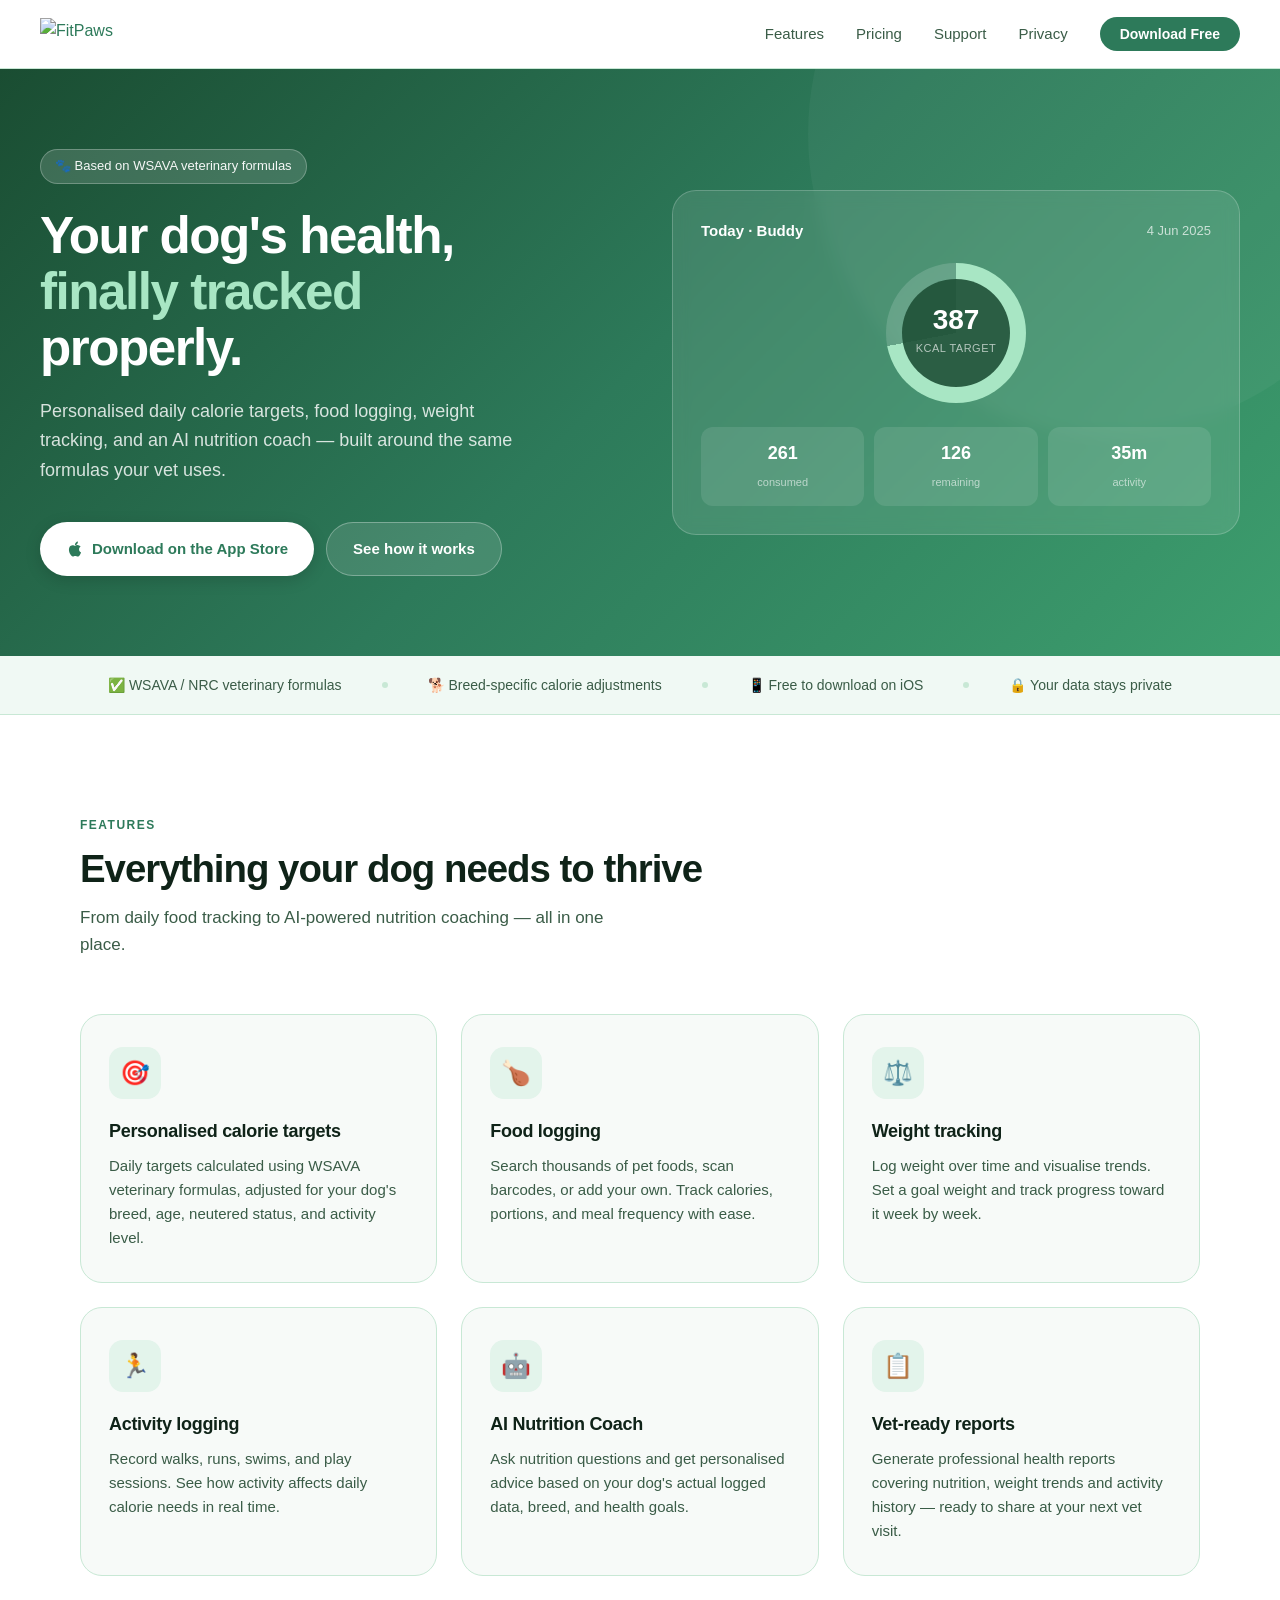
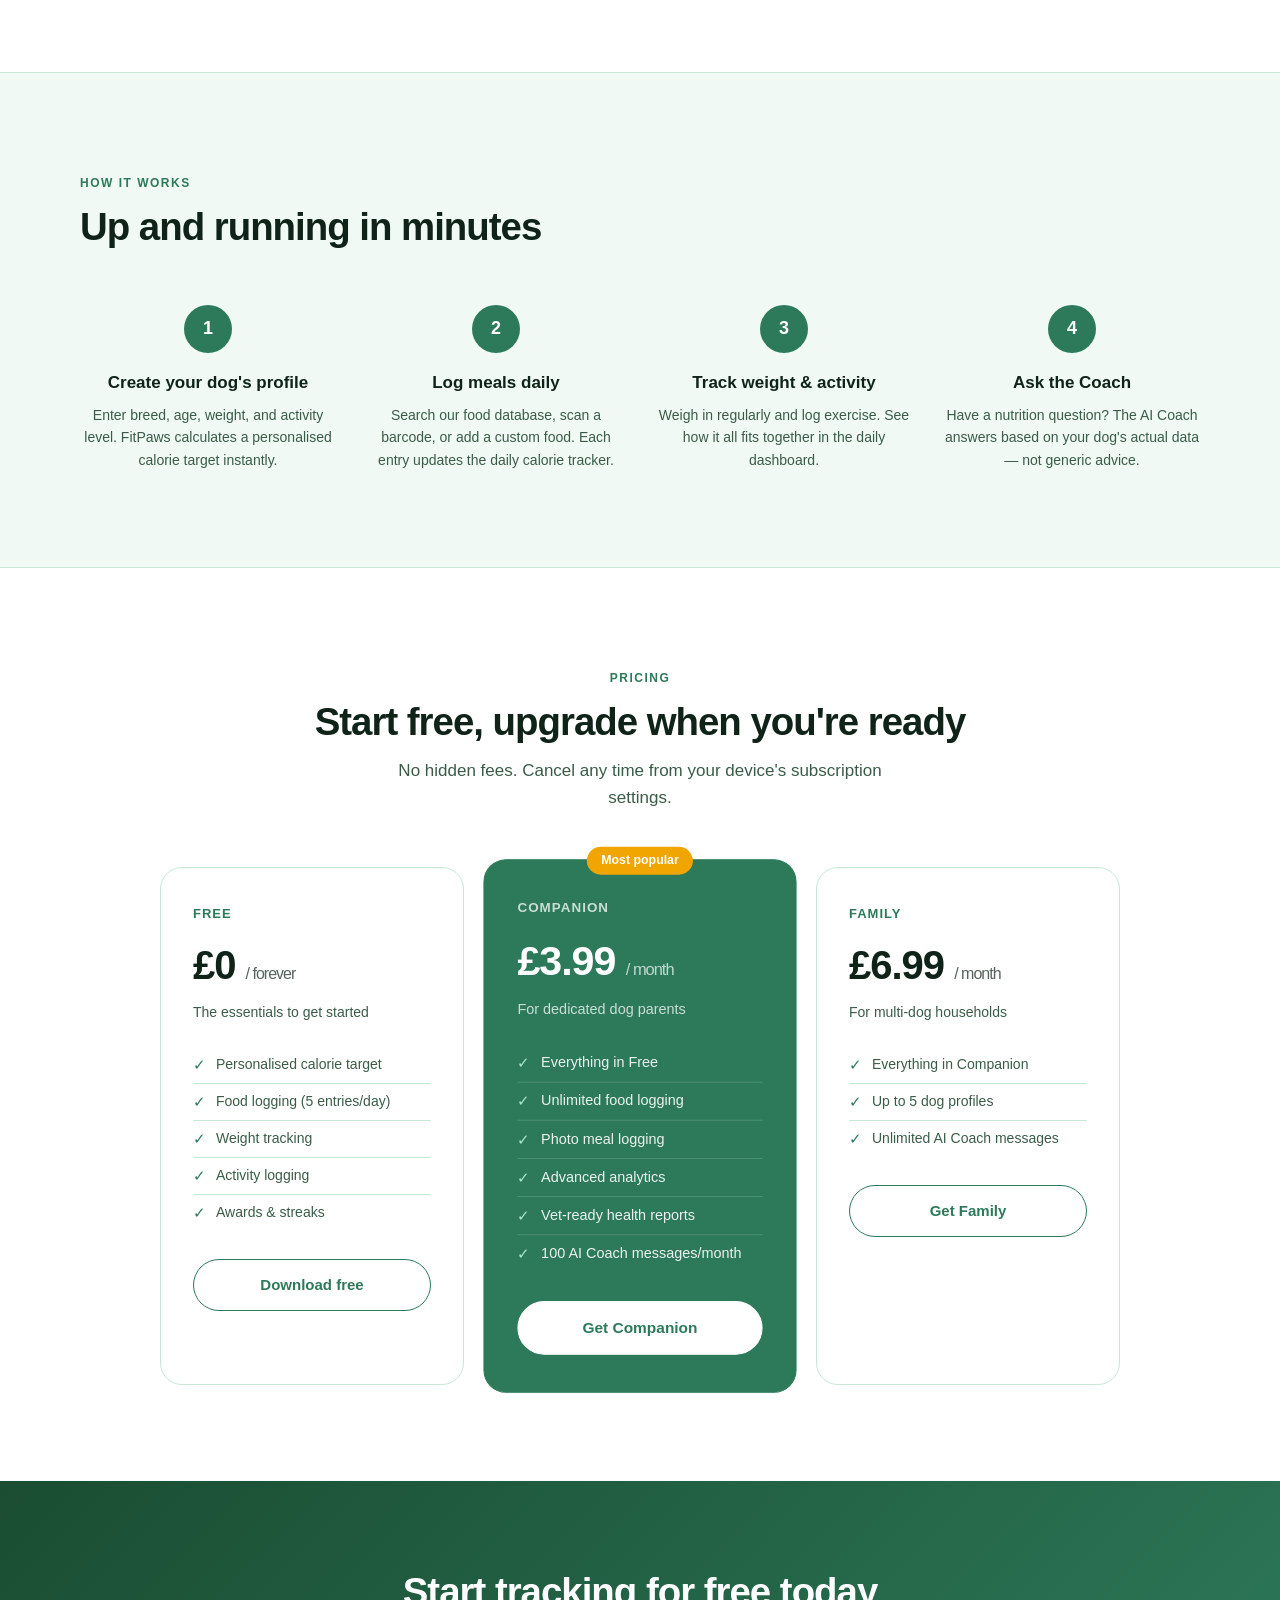
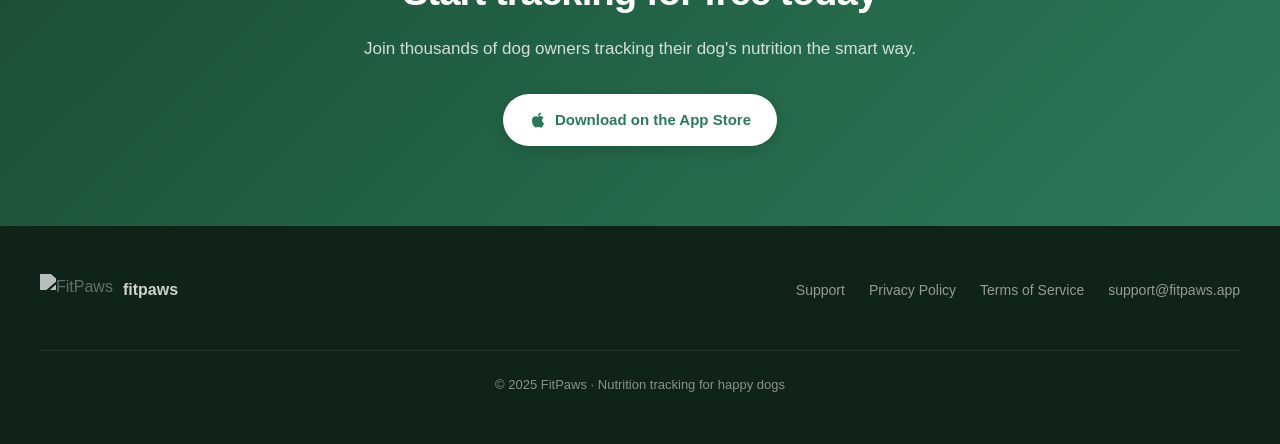
==== commit 5a0ae198: "Fix nav logo to REClogo, resolve linting warnings" ====
--- a/index.html
+++ b/index.html
@@ -13,16 +13,18 @@
   <nav>
     <div class="nav-inner">
       <a class="nav-logo" href="/">
-        <img src="https://rtjvqugksbtsewtkbiih.supabase.co/storage/v1/object/public/assets/SQlogo.png" alt="FitPaws">
-        <span>fitpaws</span>
+        <img src="https://rtjvqugksbtsewtkbiih.supabase.co/storage/v1/object/public/assets/REClogo.png" alt="FitPaws">
       </a>
-      <ul class="nav-links">
-        <li><a href="#features">Features</a></li>
-        <li><a href="#pricing">Pricing</a></li>
-        <li><a href="/support.html">Support</a></li>
-        <li><a href="/privacy.html">Privacy</a></li>
-        <li><a class="nav-cta" href="#">Download Free</a></li>
+      <ul class="nav-links" id="nav-links">
+        <li><a href="#features" onclick="closeMenu()">Features</a></li>
+        <li><a href="#pricing" onclick="closeMenu()">Pricing</a></li>
+        <li><a href="/support.html" onclick="closeMenu()">Support</a></li>
+        <li><a href="/privacy.html" onclick="closeMenu()">Privacy</a></li>
+        <li><a class="nav-cta" href="#" onclick="closeMenu()">Download Free</a></li>
       </ul>
+      <button type="button" class="hamburger" id="hamburger" onclick="toggleMenu()" aria-label="Open menu">
+        <span></span><span></span><span></span>
+      </button>
     </div>
   </nav>
 
@@ -137,23 +139,31 @@
       <div class="steps">
         <div class="step">
           <div class="step-num">1</div>
-          <h3>Create your dog's profile</h3>
-          <p>Enter breed, age, weight, and activity level. FitPaws calculates a personalised calorie target instantly.</p>
+          <div class="step-content">
+            <h3>Create your dog's profile</h3>
+            <p>Enter breed, age, weight, and activity level. FitPaws calculates a personalised calorie target instantly.</p>
+          </div>
         </div>
         <div class="step">
           <div class="step-num">2</div>
-          <h3>Log meals daily</h3>
-          <p>Search our food database, scan a barcode, or add a custom food. Each entry updates the daily calorie tracker.</p>
+          <div class="step-content">
+            <h3>Log meals daily</h3>
+            <p>Search our food database, scan a barcode, or add a custom food. Each entry updates the daily calorie tracker.</p>
+          </div>
         </div>
         <div class="step">
           <div class="step-num">3</div>
-          <h3>Track weight & activity</h3>
-          <p>Weigh in regularly and log exercise. See how it all fits together in the daily dashboard.</p>
+          <div class="step-content">
+            <h3>Track weight &amp; activity</h3>
+            <p>Weigh in regularly and log exercise. See how it all fits together in the daily dashboard.</p>
+          </div>
         </div>
         <div class="step">
           <div class="step-num">4</div>
-          <h3>Ask the Coach</h3>
-          <p>Have a nutrition question? The AI Coach answers based on your dog's actual data — not generic advice.</p>
+          <div class="step-content">
+            <h3>Ask the Coach</h3>
+            <p>Have a nutrition question? The AI Coach answers based on your dog's actual data — not generic advice.</p>
+          </div>
         </div>
       </div>
     </div>
@@ -162,10 +172,10 @@
   <!-- Pricing -->
   <section class="pricing" id="pricing">
     <div class="container">
-      <div style="text-align:center;">
+      <div class="section-header-center">
         <span class="section-label">Pricing</span>
         <h2 class="section-title">Start free, upgrade when you're ready</h2>
-        <p class="section-sub" style="margin:0 auto;">No hidden fees. Cancel any time from your device's subscription settings.</p>
+        <p class="section-sub section-sub-center">No hidden fees. Cancel any time from your device's subscription settings.</p>
       </div>
       <div class="pricing-grid">
 
@@ -241,5 +251,17 @@
     </div>
   </footer>
 
+  <script>
+    function toggleMenu() {
+      const links = document.getElementById('nav-links');
+      const btn = document.getElementById('hamburger');
+      links.classList.toggle('open');
+      btn.classList.toggle('active');
+    }
+    function closeMenu() {
+      document.getElementById('nav-links').classList.remove('open');
+      document.getElementById('hamburger').classList.remove('active');
+    }
+  </script>
 </body>
 </html>
--- a/styles.css
+++ b/styles.css
@@ -38,8 +38,8 @@
 /* ── Nav ── */
 nav {
   background: rgba(255,255,255,0.92);
+  -webkit-backdrop-filter: blur(12px);
   backdrop-filter: blur(12px);
-  -webkit-backdrop-filter: blur(12px);
   border-bottom: 1px solid var(--green-border);
   position: sticky;
   top: 0;
@@ -55,7 +55,7 @@
   height: 68px;
 }
 .nav-logo { display: flex; align-items: center; gap: 10px; text-decoration: none; }
-.nav-logo img { height: 38px; width: auto; }
+.nav-logo img { height: 32px; width: auto; }
 .nav-links { display: flex; align-items: center; gap: 32px; list-style: none; }
 .nav-links a { font-size: 15px; color: var(--text-2); font-weight: 500; }
 .nav-links a:hover { color: var(--green); text-decoration: none; }
@@ -151,6 +151,7 @@
   border: 1px solid rgba(255,255,255,0.2);
   border-radius: 24px;
   padding: 28px;
+  -webkit-backdrop-filter: blur(8px);
   backdrop-filter: blur(8px);
 }
 .preview-header {
@@ -247,6 +248,8 @@
   margin-bottom: 12px;
 }
 .section-sub { color: var(--text-2); font-size: 17px; max-width: 540px; line-height: 1.6; }
+.section-header-center { text-align: center; }
+.section-sub-center { margin: 0 auto; }
 .features-header { margin-bottom: 56px; }
 
 .features-grid {
@@ -486,19 +489,92 @@
 details[open] summary::after { content: '−'; }
 details p { margin-top: 14px; font-size: 14px; color: var(--text-2); line-height: 1.7; margin-bottom: 0; }
 
+/* ── Hamburger ── */
+.hamburger {
+  display: none;
+  flex-direction: column;
+  justify-content: center;
+  gap: 5px;
+  width: 40px;
+  height: 40px;
+  background: none;
+  border: none;
+  cursor: pointer;
+  padding: 6px;
+}
+.hamburger span {
+  display: block;
+  height: 2px;
+  background: var(--text);
+  border-radius: 2px;
+  transition: all .25s;
+}
+.hamburger.active span:nth-child(1) { transform: translateY(7px) rotate(45deg); }
+.hamburger.active span:nth-child(2) { opacity: 0; }
+.hamburger.active span:nth-child(3) { transform: translateY(-7px) rotate(-45deg); }
+
 @media (max-width: 900px) {
   .hero-inner { grid-template-columns: 1fr; }
   .hero-visual { display: none; }
   .features-grid { grid-template-columns: repeat(2, 1fr); }
   .steps { grid-template-columns: repeat(2, 1fr); }
-  .pricing-grid { grid-template-columns: 1fr; }
+  .pricing-grid { grid-template-columns: 1fr; max-width: 420px; }
   .price-card.featured { transform: none; }
 }
+
 @media (max-width: 600px) {
-  .container, .hero, .features, .how-it-works, .pricing, .cta-strip { padding-left: 20px; padding-right: 20px; }
+  .container, .hero, .features, .how-it-works, .pricing, .cta-strip, .trust-bar { padding-left: 20px; padding-right: 20px; }
   .nav-inner { padding: 0 20px; }
-  .nav-links { display: none; }
+  .hamburger { display: flex; }
+
+  /* Mobile nav dropdown */
+  .nav-links {
+    display: none;
+    position: absolute;
+    top: 68px;
+    left: 0;
+    right: 0;
+    background: var(--white);
+    border-bottom: 1px solid var(--green-border);
+    flex-direction: column;
+    padding: 12px 20px 20px;
+    gap: 0;
+    box-shadow: 0 8px 24px rgba(0,0,0,0.08);
+  }
+  .nav-links.open { display: flex; }
+  .nav-links li { width: 100%; }
+  .nav-links a {
+    display: block;
+    padding: 13px 0;
+    font-size: 16px;
+    border-bottom: 1px solid var(--green-border);
+    color: var(--text) !important;
+    font-weight: 500;
+  }
+  .nav-links li:last-child a { border-bottom: none; }
+  .nav-cta {
+    background: none !important;
+    color: var(--green) !important;
+    padding: 13px 0 !important;
+    border-radius: 0 !important;
+    font-size: 16px !important;
+  }
+
+  /* Steps: single column, left-aligned with number on left */
+  .steps { grid-template-columns: 1fr; gap: 20px; }
+  .step {
+    text-align: left;
+    display: flex;
+    align-items: flex-start;
+    gap: 16px;
+  }
+  .step-num { margin: 0; flex-shrink: 0; }
+  .step-content h3 { font-size: 16px; font-weight: 700; margin-bottom: 4px; }
+  .step-content p { font-size: 14px; color: var(--text-2); line-height: 1.6; margin: 0; }
+
   .features-grid { grid-template-columns: 1fr; }
-  .steps { grid-template-columns: 1fr; }
-  .footer-inner { flex-direction: column; align-items: flex-start; }
-}
+  .trust-inner { gap: 12px; justify-content: flex-start; }
+  .trust-dot { display: none; }
+  .footer-inner { flex-direction: column; align-items: flex-start; gap: 16px; }
+  .footer-links { flex-direction: column; gap: 10px; }
+}
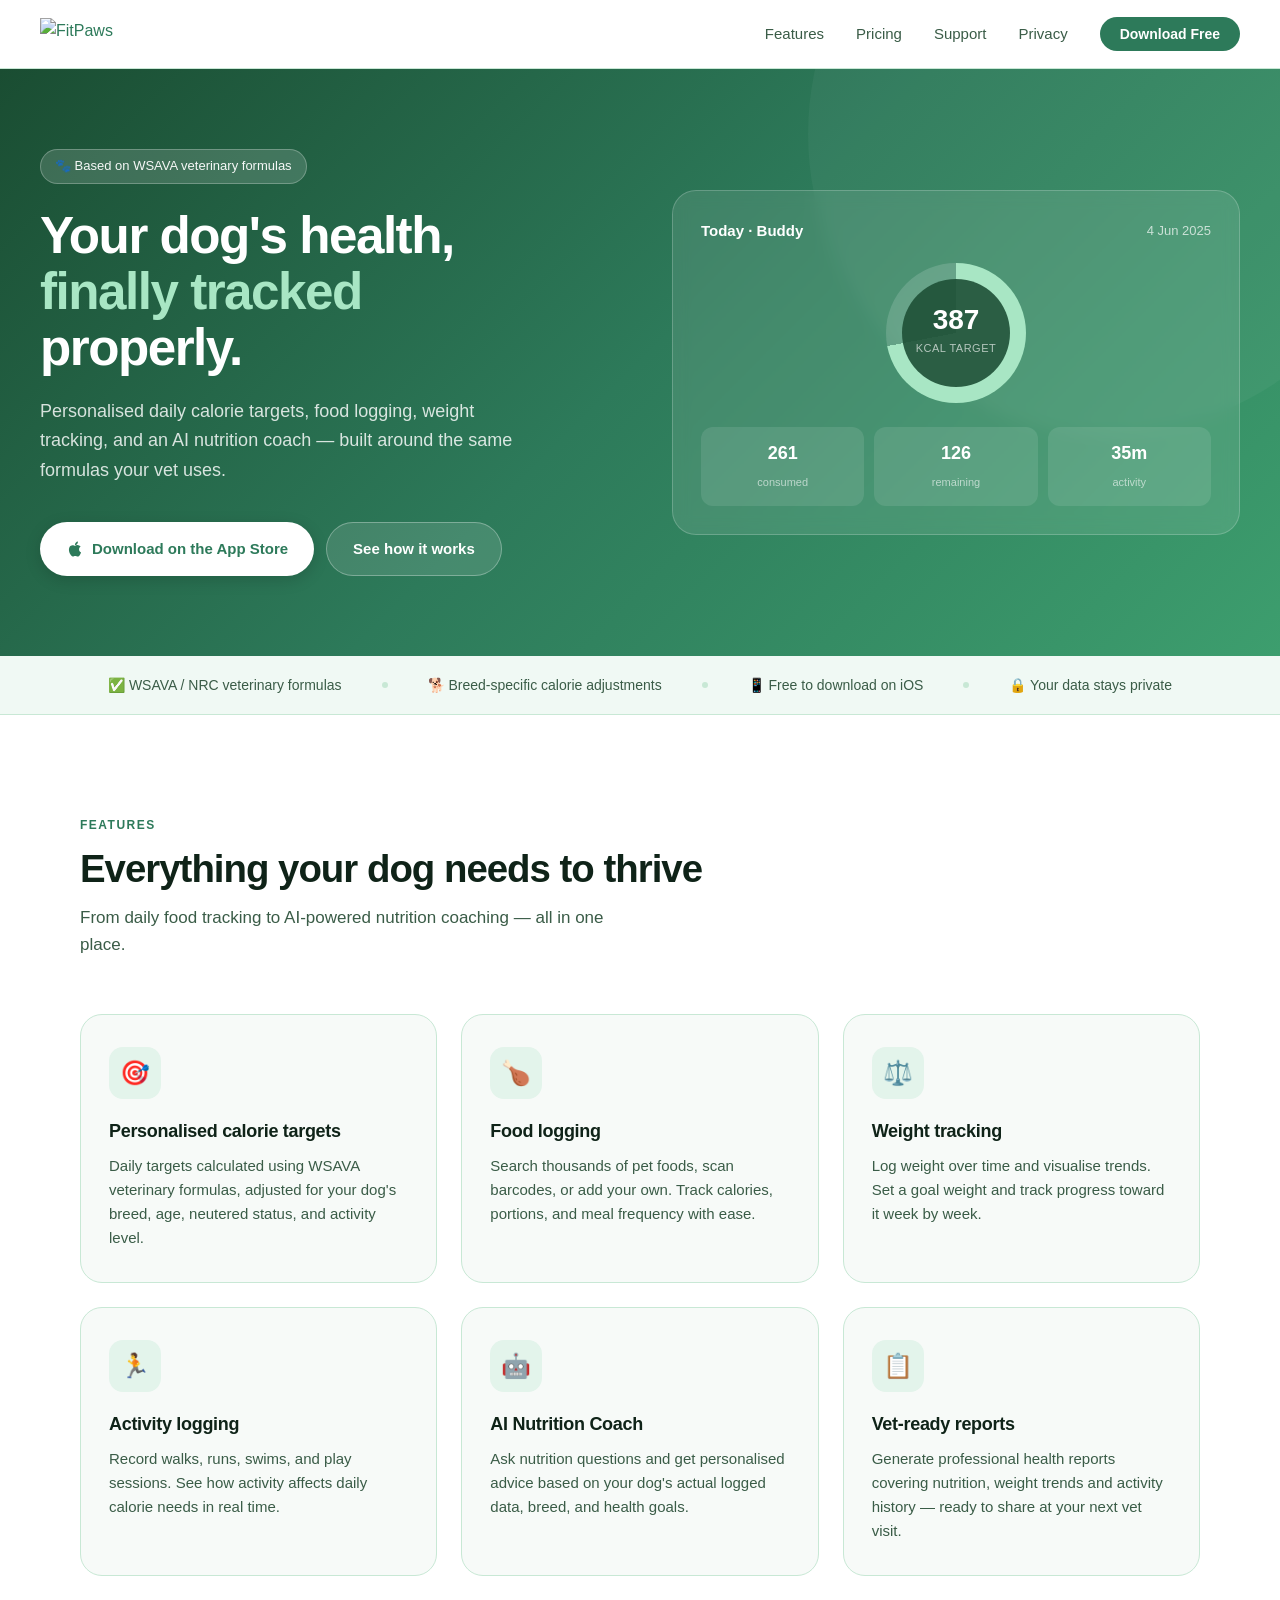
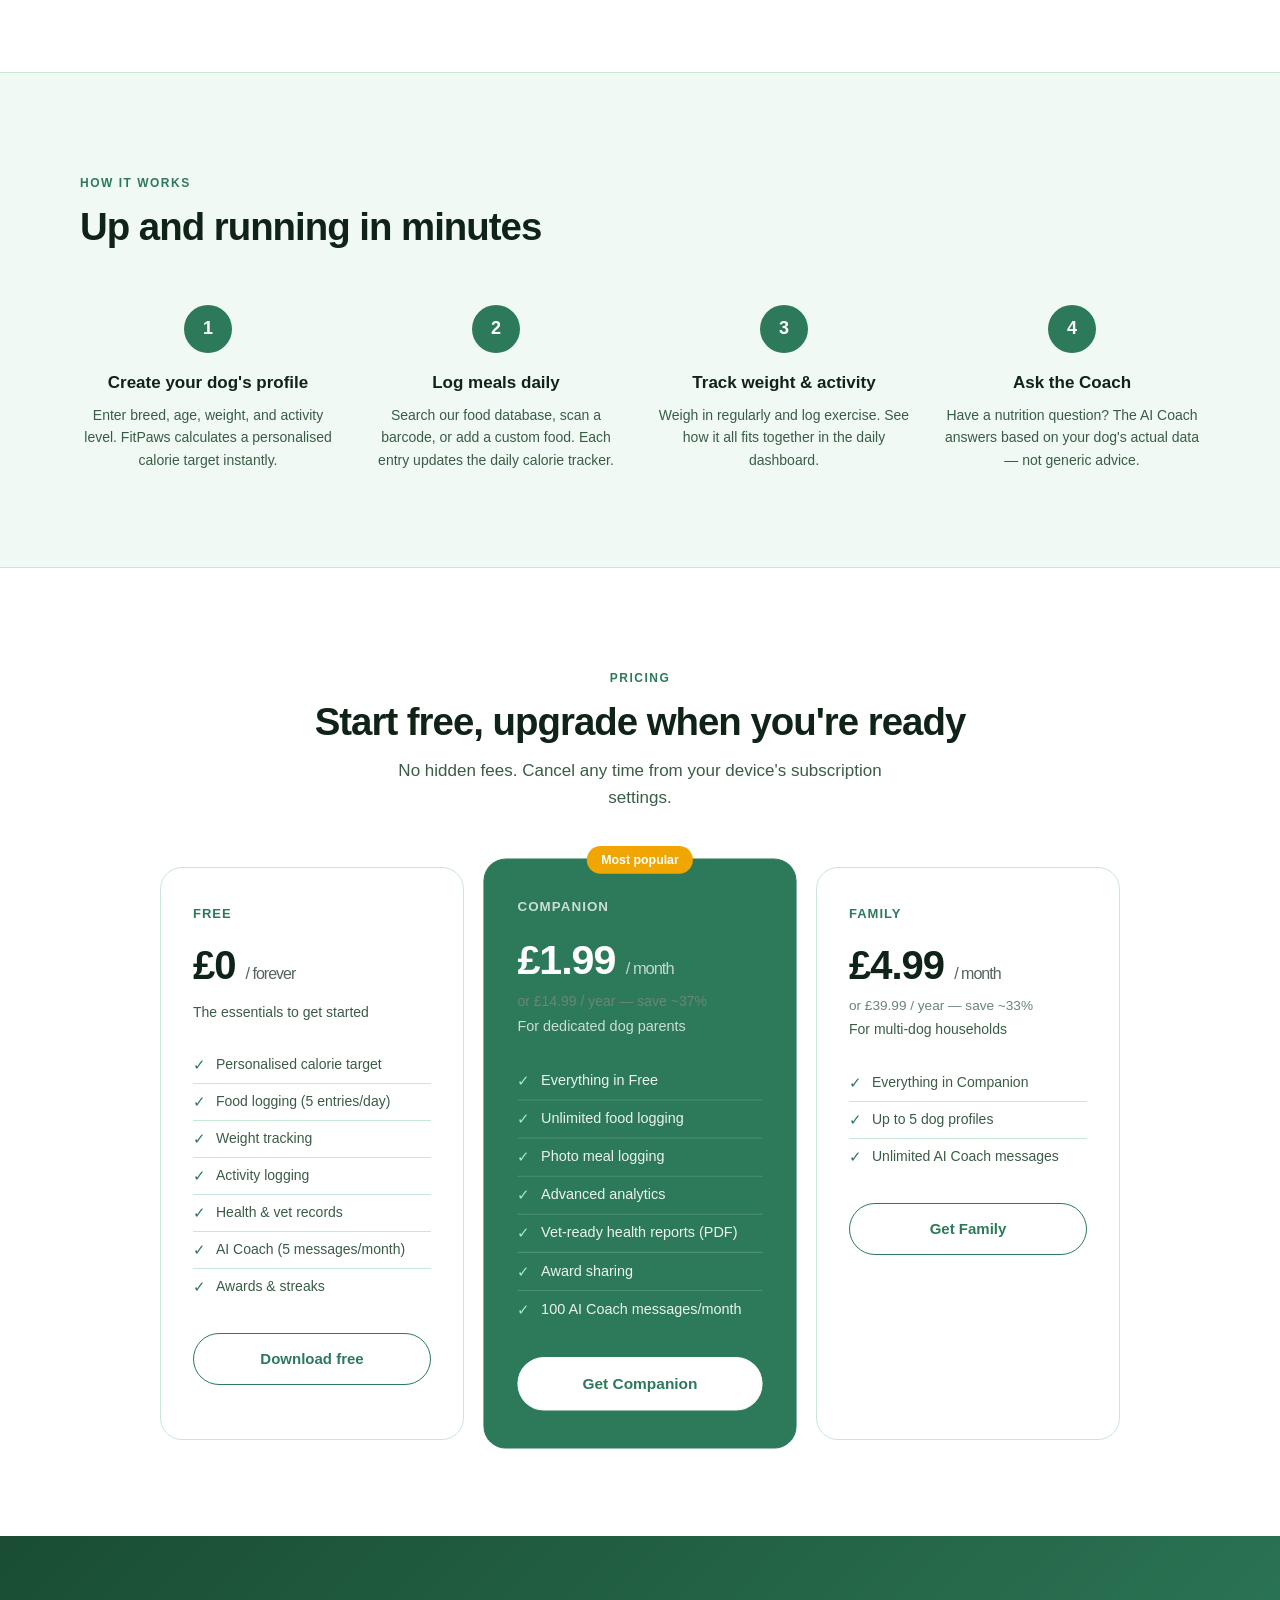
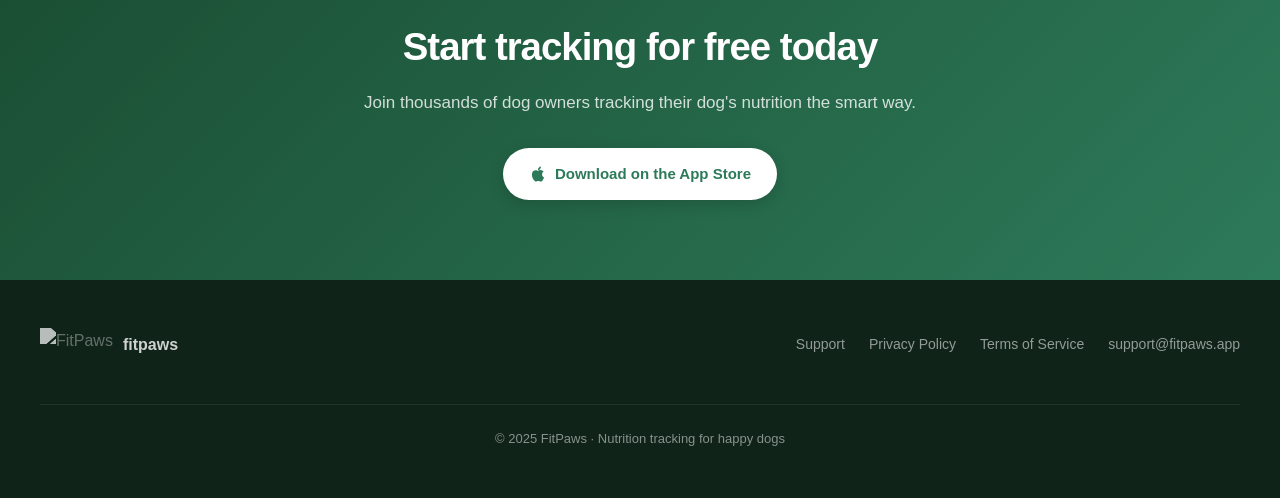
==== commit 8f6f1519: "Update pricing to current plans; add annual options and new features - Companion £1.99/mo (£14.99/yr" ====
--- a/index.html
+++ b/index.html
@@ -188,6 +188,8 @@
             <li><span class="check">✓</span> Food logging (5 entries/day)</li>
             <li><span class="check">✓</span> Weight tracking</li>
             <li><span class="check">✓</span> Activity logging</li>
+            <li><span class="check">✓</span> Health &amp; vet records</li>
+            <li><span class="check">✓</span> AI Coach (5 messages/month)</li>
             <li><span class="check">✓</span> Awards &amp; streaks</li>
           </ul>
           <a class="price-btn" href="#">Download free</a>
@@ -196,14 +198,16 @@
         <div class="price-card featured">
           <div class="price-badge">Most popular</div>
           <div class="price-tier">Companion</div>
-          <div class="price-amount">£3.99 <span>/ month</span></div>
+          <div class="price-amount">£1.99 <span>/ month</span></div>
+          <div class="price-annual" style="font-size:0.85rem;color:#6b8577;margin:-6px 0 2px;">or £14.99 / year — save ~37%</div>
           <div class="price-desc">For dedicated dog parents</div>
           <ul class="price-features">
             <li><span class="check">✓</span> Everything in Free</li>
             <li><span class="check">✓</span> Unlimited food logging</li>
             <li><span class="check">✓</span> Photo meal logging</li>
             <li><span class="check">✓</span> Advanced analytics</li>
-            <li><span class="check">✓</span> Vet-ready health reports</li>
+            <li><span class="check">✓</span> Vet-ready health reports (PDF)</li>
+            <li><span class="check">✓</span> Award sharing</li>
             <li><span class="check">✓</span> 100 AI Coach messages/month</li>
           </ul>
           <a class="price-btn" href="#">Get Companion</a>
@@ -211,7 +215,8 @@
 
         <div class="price-card">
           <div class="price-tier">Family</div>
-          <div class="price-amount">£6.99 <span>/ month</span></div>
+          <div class="price-amount">£4.99 <span>/ month</span></div>
+          <div class="price-annual" style="font-size:0.85rem;color:#6b8577;margin:-6px 0 2px;">or £39.99 / year — save ~33%</div>
           <div class="price-desc">For multi-dog households</div>
           <ul class="price-features">
             <li><span class="check">✓</span> Everything in Companion</li>
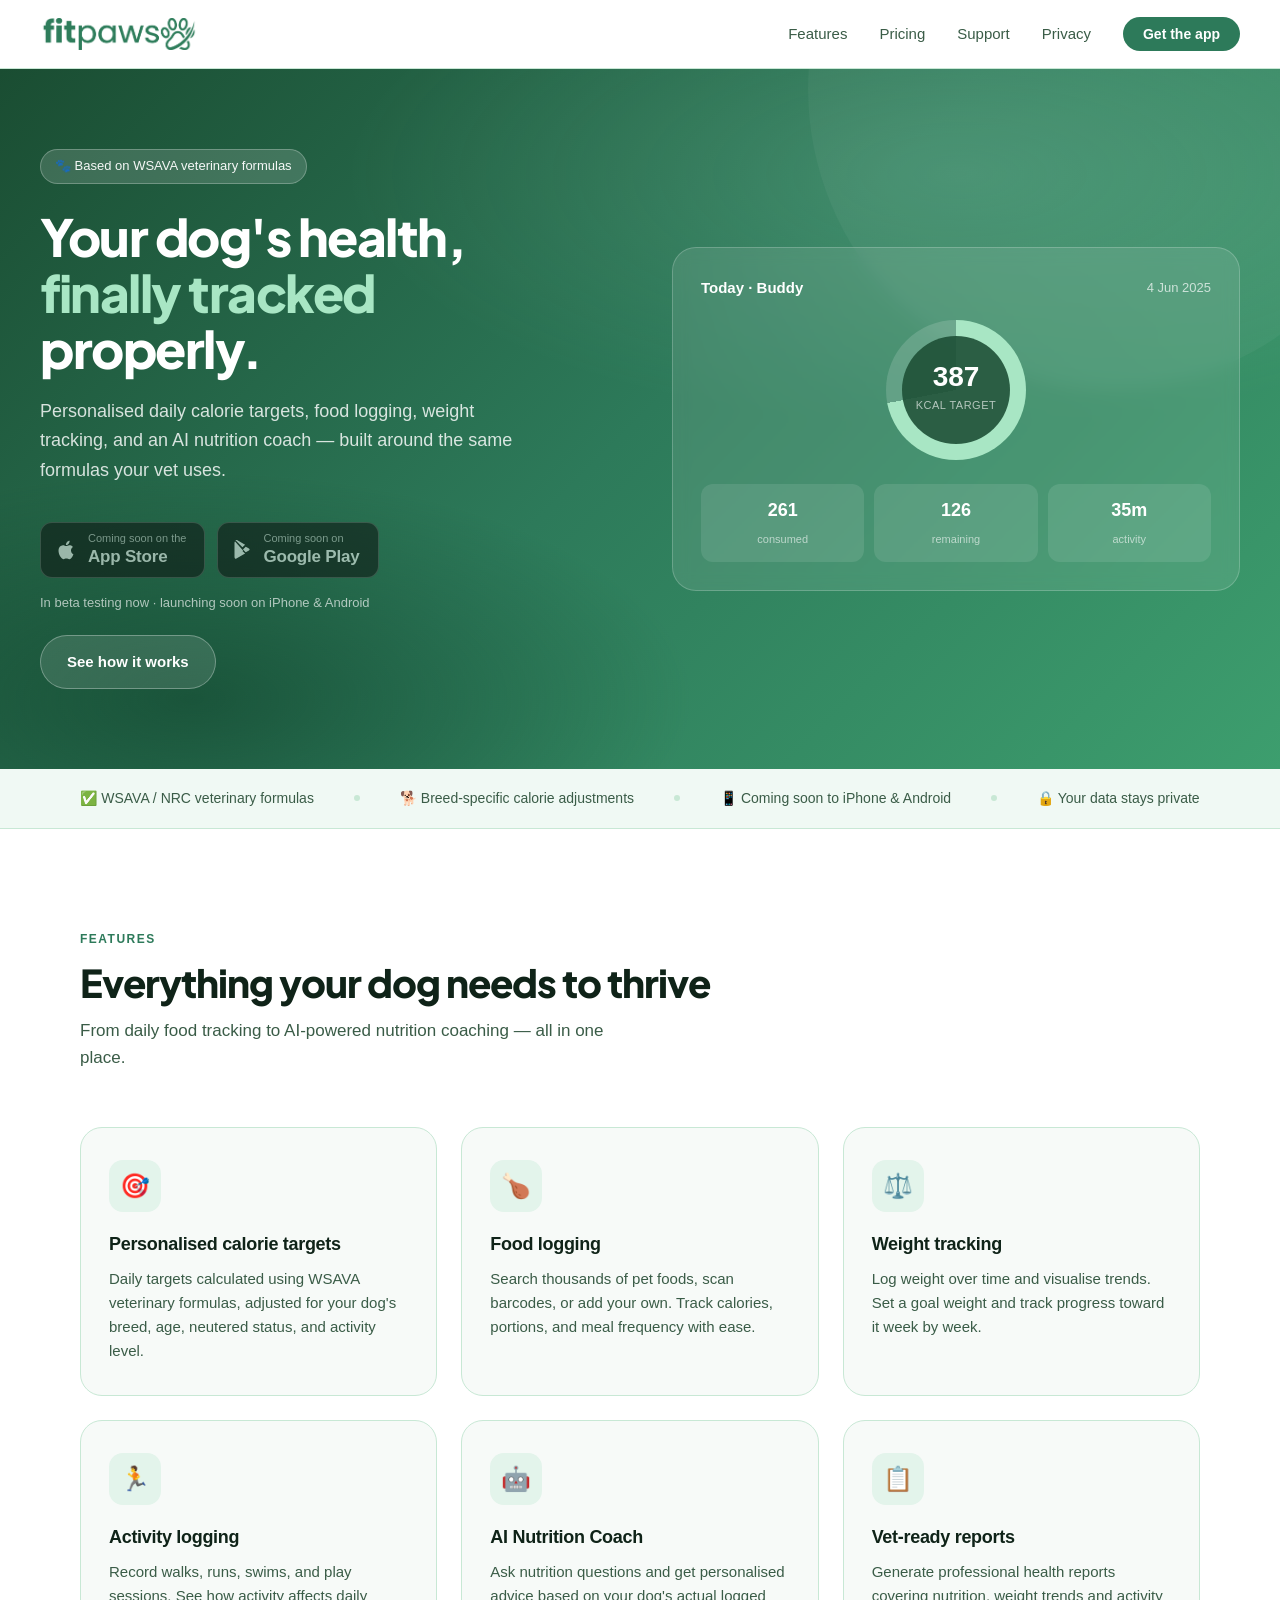
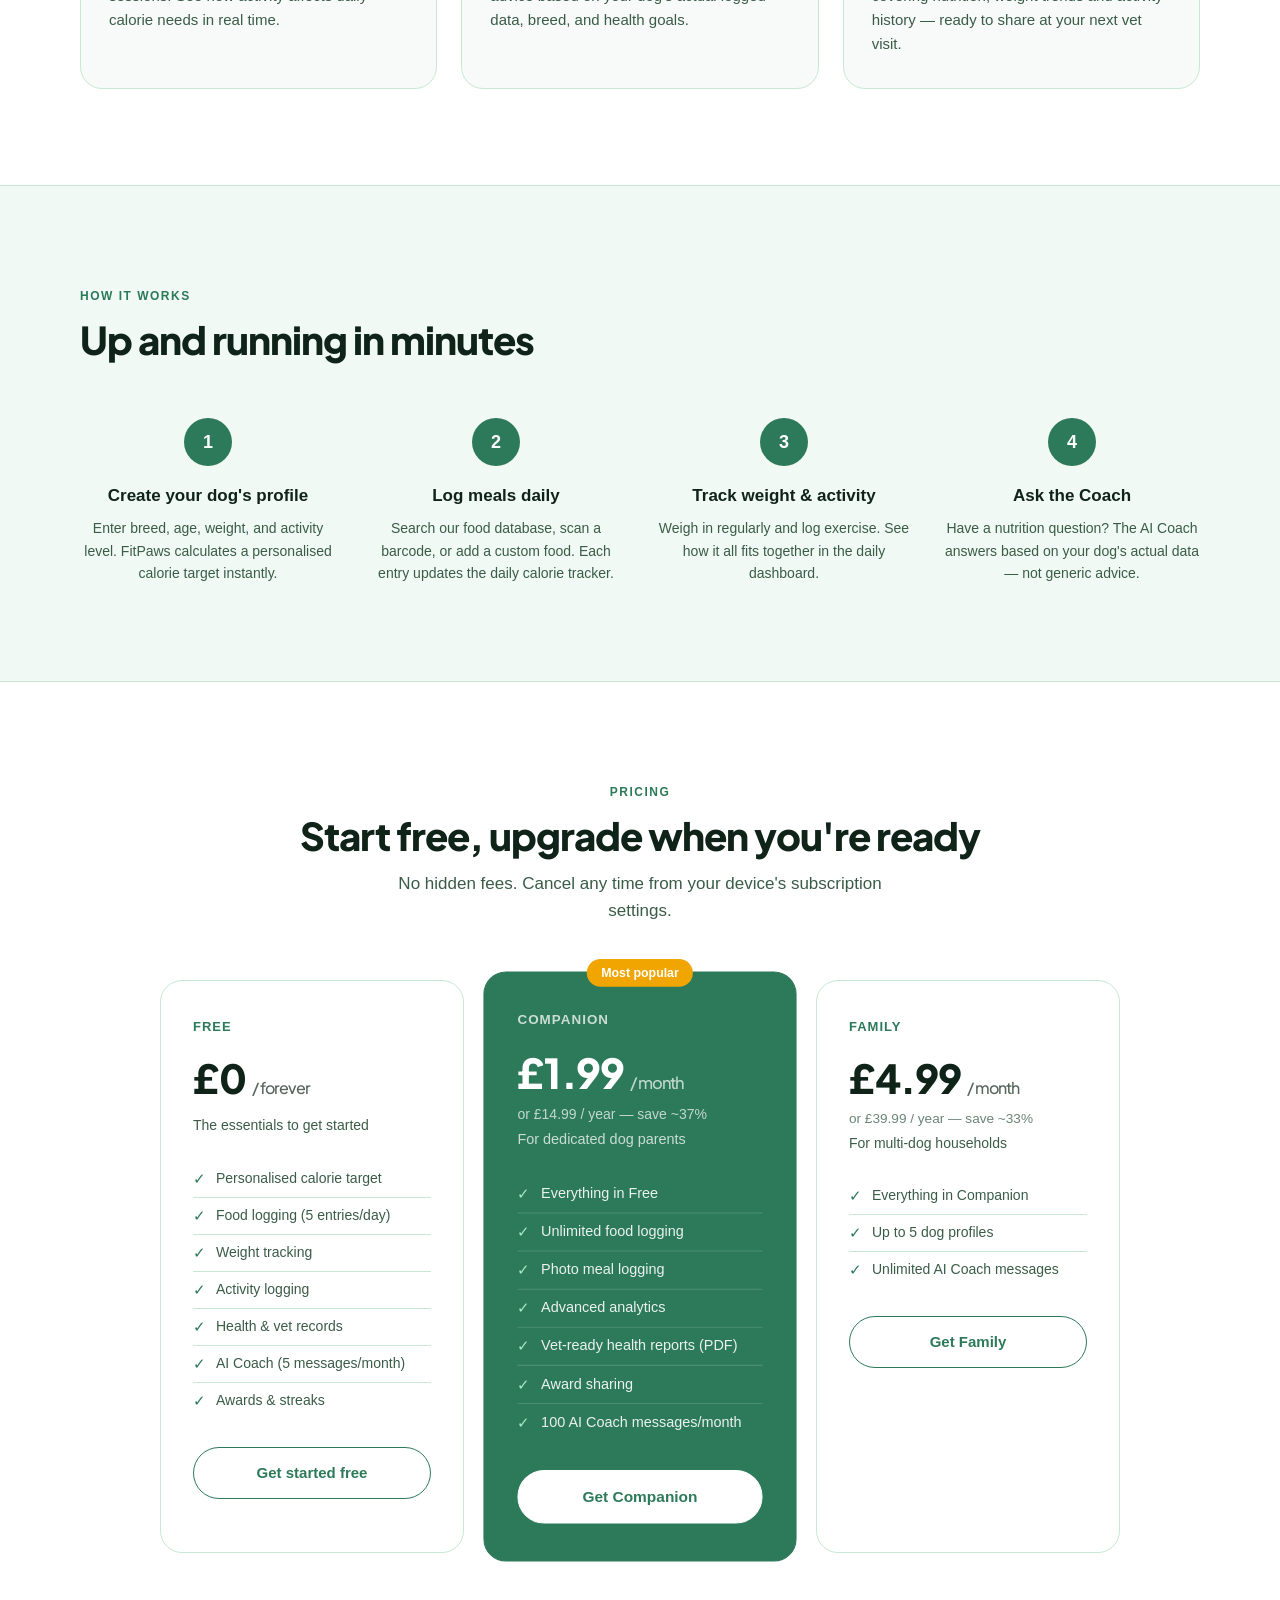
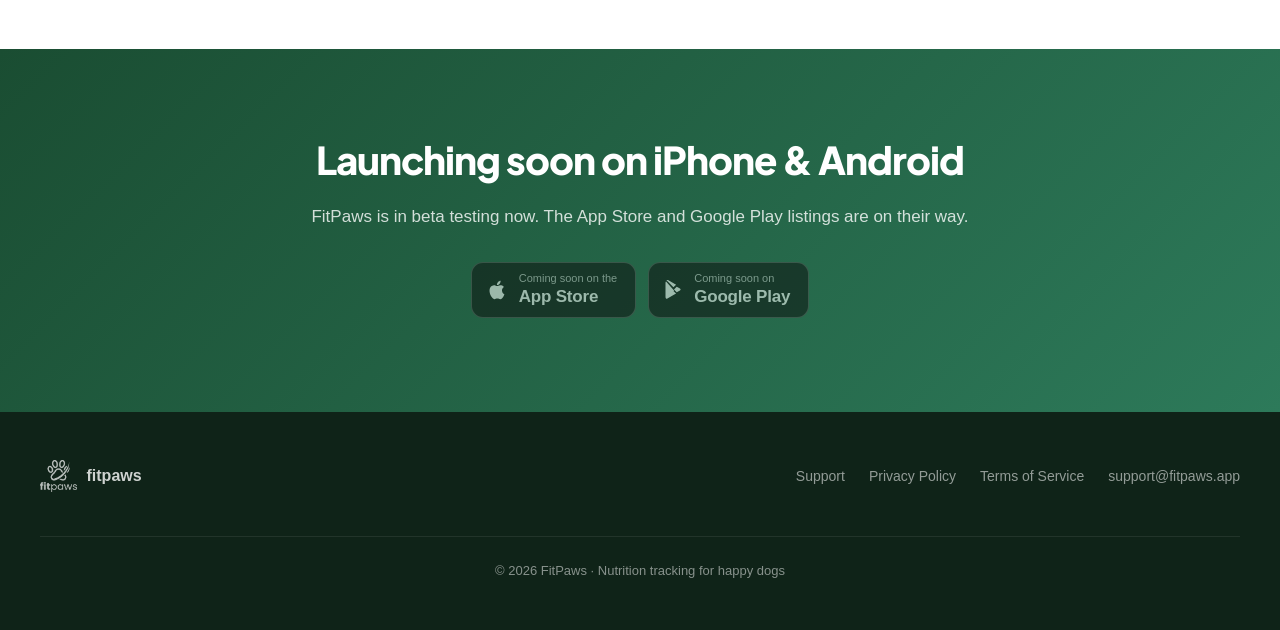
==== commit 1f8a8102: "Website refresh tranche 1: dual-store badges (greyed), motion, SEO meta, self-hosted assets - Hero +" ====
--- a/index.html
+++ b/index.html
@@ -4,8 +4,38 @@
   <meta charset="UTF-8">
   <meta name="viewport" content="width=device-width, initial-scale=1.0">
   <title>FitPaws — Nutrition tracking for happy dogs</title>
-  <meta name="description" content="Track your dog's nutrition, weight, and activity. Get personalised calorie targets based on veterinary formulas. Free to download on iOS.">
-  <link rel="icon" href="https://rtjvqugksbtsewtkbiih.supabase.co/storage/v1/object/public/assets/SQlogo.png">
+  <meta name="description" content="Track your dog's nutrition, weight, and activity. Personalised calorie targets based on veterinary formulas. Coming soon to iPhone and Android.">
+  <link rel="canonical" href="https://fitpaws.app/">
+
+  <!-- Social cards -->
+  <meta property="og:type" content="website">
+  <meta property="og:site_name" content="FitPaws">
+  <meta property="og:title" content="FitPaws — Nutrition tracking for happy dogs">
+  <meta property="og:description" content="Personalised calorie targets, food logging, weight tracking and an AI nutrition coach for your dog. Coming soon to iPhone and Android.">
+  <meta property="og:url" content="https://fitpaws.app/">
+  <meta property="og:image" content="https://fitpaws.app/assets/SQlogo.png">
+  <meta name="twitter:card" content="summary">
+  <meta name="twitter:title" content="FitPaws — Nutrition tracking for happy dogs">
+  <meta name="twitter:description" content="Personalised calorie targets, food logging, weight tracking and an AI nutrition coach for your dog.">
+  <meta name="twitter:image" content="https://fitpaws.app/assets/SQlogo.png">
+
+  <script type="application/ld+json">
+  {
+    "@context": "https://schema.org",
+    "@type": "MobileApplication",
+    "name": "FitPaws",
+    "operatingSystem": "iOS, Android",
+    "applicationCategory": "HealthApplication",
+    "description": "Dog nutrition, weight and activity tracking with personalised calorie targets based on WSAVA veterinary formulas.",
+    "offers": { "@type": "Offer", "price": "0", "priceCurrency": "GBP" }
+  }
+  </script>
+
+  <link rel="icon" href="/assets/SQlogo.png">
+  <link rel="apple-touch-icon" href="/assets/SQlogo.png">
+  <link rel="preconnect" href="https://fonts.googleapis.com">
+  <link rel="preconnect" href="https://fonts.gstatic.com" crossorigin>
+  <link href="https://fonts.googleapis.com/css2?family=Plus+Jakarta+Sans:wght@600;700;800&display=swap" rel="stylesheet">
   <link rel="stylesheet" href="styles.css">
 </head>
 <body>
@@ -13,14 +43,14 @@
   <nav>
     <div class="nav-inner">
       <a class="nav-logo" href="/">
-        <img src="https://rtjvqugksbtsewtkbiih.supabase.co/storage/v1/object/public/assets/REClogo.png" alt="FitPaws">
+        <img src="/assets/REClogo.png" alt="FitPaws">
       </a>
       <ul class="nav-links" id="nav-links">
         <li><a href="#features" onclick="closeMenu()">Features</a></li>
         <li><a href="#pricing" onclick="closeMenu()">Pricing</a></li>
         <li><a href="/support.html" onclick="closeMenu()">Support</a></li>
         <li><a href="/privacy.html" onclick="closeMenu()">Privacy</a></li>
-        <li><a class="nav-cta" href="#" onclick="closeMenu()">Download Free</a></li>
+        <li><a class="nav-cta" href="#download" onclick="closeMenu()">Get the app</a></li>
       </ul>
       <button type="button" class="hamburger" id="hamburger" onclick="toggleMenu()" aria-label="Open menu">
         <span></span><span></span><span></span>
@@ -35,11 +65,18 @@
         <div class="hero-badge">🐾 Based on WSAVA veterinary formulas</div>
         <h1>Your dog's health,<br><em>finally tracked</em><br>properly.</h1>
         <p>Personalised daily calorie targets, food logging, weight tracking, and an AI nutrition coach — built around the same formulas your vet uses.</p>
+        <div class="store-badges">
+          <span class="store-badge disabled" aria-disabled="true" title="Coming soon to the App Store">
+            <svg width="22" height="22" viewBox="0 0 24 24" fill="currentColor" aria-hidden="true"><path d="M18.71 19.5c-.83 1.24-1.71 2.45-3.05 2.47-1.34.03-1.77-.79-3.29-.79-1.53 0-2 .77-3.27.82-1.31.05-2.3-1.32-3.14-2.53C4.25 17 2.94 12.45 4.7 9.39c.87-1.52 2.43-2.48 4.12-2.51 1.28-.02 2.5.87 3.29.87.78 0 2.26-1.07 3.8-.91.65.03 2.47.26 3.64 1.98-.09.06-2.17 1.28-2.15 3.81.03 3.02 2.65 4.03 2.68 4.04-.03.07-.42 1.44-1.38 2.83M13 3.5c.73-.83 1.94-1.46 2.94-1.5.13 1.17-.34 2.35-1.04 3.19-.69.85-1.83 1.51-2.95 1.42-.15-1.15.41-2.35 1.05-3.11z"/></svg>
+            <span class="store-badge-text"><small>Coming soon on the</small><strong>App Store</strong></span>
+          </span>
+          <span class="store-badge disabled" aria-disabled="true" title="Coming soon to Google Play">
+            <svg width="20" height="20" viewBox="0 0 24 24" fill="currentColor" aria-hidden="true"><path d="M3.6 1.8c-.4.4-.6 1-.6 1.7v17c0 .7.2 1.3.6 1.7l.1.1 9.5-9.5v-.2L3.7 1.7l-.1.1zm12.8 12.9l-3.2-3.2v-.2l3.2-3.2.1 0 3.8 2.2c1.1.6 1.1 1.6 0 2.2l-3.8 2.2h-.1zm-3.9-3.3L3.6 22.3c.4.4 1 .4 1.7 0l10.4-6-3.2-3.2v.3zm0-2.6l3.2-3.2-10.4-6c-.7-.4-1.3-.3-1.7 0l8.9 9.2z"/></svg>
+            <span class="store-badge-text"><small>Coming soon on</small><strong>Google Play</strong></span>
+          </span>
+        </div>
+        <p class="hero-note">In beta testing now · launching soon on iPhone &amp; Android</p>
         <div class="btn-group">
-          <a class="btn btn-white" href="#">
-            <svg width="18" height="18" viewBox="0 0 24 24" fill="currentColor"><path d="M18.71 19.5c-.83 1.24-1.71 2.45-3.05 2.47-1.34.03-1.77-.79-3.29-.79-1.53 0-2 .77-3.27.82-1.31.05-2.3-1.32-3.14-2.53C4.25 17 2.94 12.45 4.7 9.39c.87-1.52 2.43-2.48 4.12-2.51 1.28-.02 2.5.87 3.29.87.78 0 2.26-1.07 3.8-.91.65.03 2.47.26 3.64 1.98-.09.06-2.17 1.28-2.15 3.81.03 3.02 2.65 4.03 2.68 4.04-.03.07-.42 1.44-1.38 2.83M13 3.5c.73-.83 1.94-1.46 2.94-1.5.13 1.17-.34 2.35-1.04 3.19-.69.85-1.83 1.51-2.95 1.42-.15-1.15.41-2.35 1.05-3.11z"/></svg>
-            Download on the App Store
-          </a>
           <a class="btn btn-ghost" href="#features">See how it works</a>
         </div>
       </div>
@@ -82,7 +119,7 @@
       <div class="trust-dot"></div>
       <div class="trust-item">🐕 Breed-specific calorie adjustments</div>
       <div class="trust-dot"></div>
-      <div class="trust-item">📱 Free to download on iOS</div>
+      <div class="trust-item">📱 Coming soon to iPhone &amp; Android</div>
       <div class="trust-dot"></div>
       <div class="trust-item">🔒 Your data stays private</div>
     </div>
@@ -97,32 +134,32 @@
         <p class="section-sub">From daily food tracking to AI-powered nutrition coaching — all in one place.</p>
       </div>
       <div class="features-grid">
-        <div class="feature-card">
+        <div class="feature-card reveal">
           <div class="feature-icon">🎯</div>
           <h3>Personalised calorie targets</h3>
           <p>Daily targets calculated using WSAVA veterinary formulas, adjusted for your dog's breed, age, neutered status, and activity level.</p>
         </div>
-        <div class="feature-card">
+        <div class="feature-card reveal">
           <div class="feature-icon">🍗</div>
           <h3>Food logging</h3>
           <p>Search thousands of pet foods, scan barcodes, or add your own. Track calories, portions, and meal frequency with ease.</p>
         </div>
-        <div class="feature-card">
+        <div class="feature-card reveal">
           <div class="feature-icon">⚖️</div>
           <h3>Weight tracking</h3>
           <p>Log weight over time and visualise trends. Set a goal weight and track progress toward it week by week.</p>
         </div>
-        <div class="feature-card">
+        <div class="feature-card reveal">
           <div class="feature-icon">🏃</div>
           <h3>Activity logging</h3>
           <p>Record walks, runs, swims, and play sessions. See how activity affects daily calorie needs in real time.</p>
         </div>
-        <div class="feature-card">
+        <div class="feature-card reveal">
           <div class="feature-icon">🤖</div>
           <h3>AI Nutrition Coach</h3>
           <p>Ask nutrition questions and get personalised advice based on your dog's actual logged data, breed, and health goals.</p>
         </div>
-        <div class="feature-card">
+        <div class="feature-card reveal">
           <div class="feature-icon">📋</div>
           <h3>Vet-ready reports</h3>
           <p>Generate professional health reports covering nutrition, weight trends and activity history — ready to share at your next vet visit.</p>
@@ -137,28 +174,28 @@
       <span class="section-label">How it works</span>
       <h2 class="section-title">Up and running in minutes</h2>
       <div class="steps">
-        <div class="step">
+        <div class="step reveal">
           <div class="step-num">1</div>
           <div class="step-content">
             <h3>Create your dog's profile</h3>
             <p>Enter breed, age, weight, and activity level. FitPaws calculates a personalised calorie target instantly.</p>
           </div>
         </div>
-        <div class="step">
+        <div class="step reveal">
           <div class="step-num">2</div>
           <div class="step-content">
             <h3>Log meals daily</h3>
             <p>Search our food database, scan a barcode, or add a custom food. Each entry updates the daily calorie tracker.</p>
           </div>
         </div>
-        <div class="step">
+        <div class="step reveal">
           <div class="step-num">3</div>
           <div class="step-content">
             <h3>Track weight &amp; activity</h3>
             <p>Weigh in regularly and log exercise. See how it all fits together in the daily dashboard.</p>
           </div>
         </div>
-        <div class="step">
+        <div class="step reveal">
           <div class="step-num">4</div>
           <div class="step-content">
             <h3>Ask the Coach</h3>
@@ -179,7 +216,7 @@
       </div>
       <div class="pricing-grid">
 
-        <div class="price-card">
+        <div class="price-card reveal">
           <div class="price-tier">Free</div>
           <div class="price-amount">£0 <span>/ forever</span></div>
           <div class="price-desc">The essentials to get started</div>
@@ -192,14 +229,14 @@
             <li><span class="check">✓</span> AI Coach (5 messages/month)</li>
             <li><span class="check">✓</span> Awards &amp; streaks</li>
           </ul>
-          <a class="price-btn" href="#">Download free</a>
-        </div>
-
-        <div class="price-card featured">
+          <a class="price-btn" href="#download">Get started free</a>
+        </div>
+
+        <div class="price-card featured reveal">
           <div class="price-badge">Most popular</div>
           <div class="price-tier">Companion</div>
           <div class="price-amount">£1.99 <span>/ month</span></div>
-          <div class="price-annual" style="font-size:0.85rem;color:#6b8577;margin:-6px 0 2px;">or £14.99 / year — save ~37%</div>
+          <div class="price-annual">or £14.99 / year — save ~37%</div>
           <div class="price-desc">For dedicated dog parents</div>
           <ul class="price-features">
             <li><span class="check">✓</span> Everything in Free</li>
@@ -210,20 +247,20 @@
             <li><span class="check">✓</span> Award sharing</li>
             <li><span class="check">✓</span> 100 AI Coach messages/month</li>
           </ul>
-          <a class="price-btn" href="#">Get Companion</a>
-        </div>
-
-        <div class="price-card">
+          <a class="price-btn" href="#download">Get Companion</a>
+        </div>
+
+        <div class="price-card reveal">
           <div class="price-tier">Family</div>
           <div class="price-amount">£4.99 <span>/ month</span></div>
-          <div class="price-annual" style="font-size:0.85rem;color:#6b8577;margin:-6px 0 2px;">or £39.99 / year — save ~33%</div>
+          <div class="price-annual">or £39.99 / year — save ~33%</div>
           <div class="price-desc">For multi-dog households</div>
           <ul class="price-features">
             <li><span class="check">✓</span> Everything in Companion</li>
             <li><span class="check">✓</span> Up to 5 dog profiles</li>
             <li><span class="check">✓</span> Unlimited AI Coach messages</li>
           </ul>
-          <a class="price-btn" href="#">Get Family</a>
+          <a class="price-btn" href="#download">Get Family</a>
         </div>
 
       </div>
@@ -231,19 +268,25 @@
   </section>
 
   <!-- CTA -->
-  <section class="cta-strip">
-    <h2>Start tracking for free today</h2>
-    <p>Join thousands of dog owners tracking their dog's nutrition the smart way.</p>
-    <a class="btn btn-white" href="#">
-      <svg width="18" height="18" viewBox="0 0 24 24" fill="currentColor"><path d="M18.71 19.5c-.83 1.24-1.71 2.45-3.05 2.47-1.34.03-1.77-.79-3.29-.79-1.53 0-2 .77-3.27.82-1.31.05-2.3-1.32-3.14-2.53C4.25 17 2.94 12.45 4.7 9.39c.87-1.52 2.43-2.48 4.12-2.51 1.28-.02 2.5.87 3.29.87.78 0 2.26-1.07 3.8-.91.65.03 2.47.26 3.64 1.98-.09.06-2.17 1.28-2.15 3.81.03 3.02 2.65 4.03 2.68 4.04-.03.07-.42 1.44-1.38 2.83M13 3.5c.73-.83 1.94-1.46 2.94-1.5.13 1.17-.34 2.35-1.04 3.19-.69.85-1.83 1.51-2.95 1.42-.15-1.15.41-2.35 1.05-3.11z"/></svg>
-      Download on the App Store
-    </a>
+  <section class="cta-strip" id="download">
+    <h2>Launching soon on iPhone &amp; Android</h2>
+    <p>FitPaws is in beta testing now. The App Store and Google Play listings are on their way.</p>
+    <div class="store-badges store-badges-center">
+      <span class="store-badge disabled" aria-disabled="true" title="Coming soon to the App Store">
+        <svg width="22" height="22" viewBox="0 0 24 24" fill="currentColor" aria-hidden="true"><path d="M18.71 19.5c-.83 1.24-1.71 2.45-3.05 2.47-1.34.03-1.77-.79-3.29-.79-1.53 0-2 .77-3.27.82-1.31.05-2.3-1.32-3.14-2.53C4.25 17 2.94 12.45 4.7 9.39c.87-1.52 2.43-2.48 4.12-2.51 1.28-.02 2.5.87 3.29.87.78 0 2.26-1.07 3.8-.91.65.03 2.47.26 3.64 1.98-.09.06-2.17 1.28-2.15 3.81.03 3.02 2.65 4.03 2.68 4.04-.03.07-.42 1.44-1.38 2.83M13 3.5c.73-.83 1.94-1.46 2.94-1.5.13 1.17-.34 2.35-1.04 3.19-.69.85-1.83 1.51-2.95 1.42-.15-1.15.41-2.35 1.05-3.11z"/></svg>
+        <span class="store-badge-text"><small>Coming soon on the</small><strong>App Store</strong></span>
+      </span>
+      <span class="store-badge disabled" aria-disabled="true" title="Coming soon to Google Play">
+        <svg width="20" height="20" viewBox="0 0 24 24" fill="currentColor" aria-hidden="true"><path d="M3.6 1.8c-.4.4-.6 1-.6 1.7v17c0 .7.2 1.3.6 1.7l.1.1 9.5-9.5v-.2L3.7 1.7l-.1.1zm12.8 12.9l-3.2-3.2v-.2l3.2-3.2.1 0 3.8 2.2c1.1.6 1.1 1.6 0 2.2l-3.8 2.2h-.1zm-3.9-3.3L3.6 22.3c.4.4 1 .4 1.7 0l10.4-6-3.2-3.2v.3zm0-2.6l3.2-3.2-10.4-6c-.7-.4-1.3-.3-1.7 0l8.9 9.2z"/></svg>
+        <span class="store-badge-text"><small>Coming soon on</small><strong>Google Play</strong></span>
+      </span>
+    </div>
   </section>
 
   <footer>
     <div class="footer-inner">
       <div class="footer-logo">
-        <img src="https://rtjvqugksbtsewtkbiih.supabase.co/storage/v1/object/public/assets/SQlogo.png" alt="FitPaws">
+        <img src="/assets/SQlogo.png" alt="FitPaws">
         <span>fitpaws</span>
       </div>
       <div class="footer-links">
@@ -252,7 +295,7 @@
         <a href="/terms.html">Terms of Service</a>
         <a href="mailto:support@fitpaws.app">support@fitpaws.app</a>
       </div>
-      <div class="footer-copy">© 2025 FitPaws · Nutrition tracking for happy dogs</div>
+      <div class="footer-copy">© 2026 FitPaws · Nutrition tracking for happy dogs</div>
     </div>
   </footer>
 
@@ -267,6 +310,18 @@
       document.getElementById('nav-links').classList.remove('open');
       document.getElementById('hamburger').classList.remove('active');
     }
+
+    // Scroll-reveal: fade sections up as they enter the viewport.
+    if ('IntersectionObserver' in window) {
+      const io = new IntersectionObserver((entries) => {
+        entries.forEach((e) => {
+          if (e.isIntersecting) { e.target.classList.add('visible'); io.unobserve(e.target); }
+        });
+      }, { threshold: 0.15 });
+      document.querySelectorAll('.reveal').forEach((el) => io.observe(el));
+    } else {
+      document.querySelectorAll('.reveal').forEach((el) => el.classList.add('visible'));
+    }
   </script>
 </body>
 </html>
--- a/styles.css
+++ b/styles.css
@@ -14,6 +14,7 @@
   --grey-bg:      #f7faf8;
   --radius:       14px;
   --radius-lg:    22px;
+  --font-display: 'Plus Jakarta Sans', -apple-system, BlinkMacSystemFont, 'Segoe UI', Helvetica, Arial, sans-serif;
 }
 
 html { scroll-behavior: smooth; }
@@ -71,7 +72,10 @@
 
 /* ── Hero ── */
 .hero {
-  background: linear-gradient(135deg, #1a4d32 0%, var(--green) 50%, #3d9e6e 100%);
+  background:
+    radial-gradient(ellipse 80% 60% at 75% 15%, rgba(168,230,196,0.18), transparent 60%),
+    radial-gradient(ellipse 60% 50% at 15% 90%, rgba(13,60,38,0.55), transparent 65%),
+    linear-gradient(135deg, #1a4d32 0%, var(--green) 50%, #3d9e6e 100%);
   padding: 80px 40px;
   overflow: hidden;
   position: relative;
@@ -578,3 +582,82 @@
   .footer-inner { flex-direction: column; align-items: flex-start; gap: 16px; }
   .footer-links { flex-direction: column; gap: 10px; }
 }
+
+/* ── Display typography (Plus Jakarta Sans for headings) ── */
+.hero h1, .section-title, .cta-strip h2, .doc-hero h1, .price-amount {
+  font-family: var(--font-display);
+}
+
+/* ── Store badges ── */
+.store-badges {
+  display: flex;
+  gap: 12px;
+  flex-wrap: wrap;
+  margin-bottom: 14px;
+}
+.store-badges-center { justify-content: center; }
+.store-badge {
+  display: inline-flex;
+  align-items: center;
+  gap: 11px;
+  background: #0c1410;
+  color: var(--white);
+  border: 1px solid rgba(255,255,255,0.25);
+  border-radius: 12px;
+  padding: 9px 18px 9px 14px;
+  min-height: 56px;
+  white-space: nowrap;
+}
+.store-badge-text { display: flex; flex-direction: column; line-height: 1.25; text-align: left; }
+.store-badge-text small { font-size: 11px; font-weight: 500; opacity: 0.75; }
+.store-badge-text strong { font-size: 17px; font-weight: 700; letter-spacing: -0.2px; }
+.store-badge.disabled {
+  opacity: 0.55;
+  cursor: default;
+  filter: saturate(0.6);
+}
+.hero-note {
+  font-size: 13px !important;
+  color: rgba(255,255,255,0.65) !important;
+  margin-bottom: 22px !important;
+}
+
+/* ── Scroll reveal ── */
+@media (prefers-reduced-motion: no-preference) {
+  .reveal {
+    opacity: 0;
+    transform: translateY(22px);
+    transition: opacity .55s ease-out, transform .55s ease-out;
+  }
+  .reveal.visible { opacity: 1; transform: none; }
+  /* Gentle stagger inside grids */
+  .features-grid .reveal:nth-child(2), .steps .reveal:nth-child(2), .pricing-grid .reveal:nth-child(2) { transition-delay: .08s; }
+  .features-grid .reveal:nth-child(3), .steps .reveal:nth-child(3), .pricing-grid .reveal:nth-child(3) { transition-delay: .16s; }
+  .features-grid .reveal:nth-child(4), .steps .reveal:nth-child(4) { transition-delay: .24s; }
+  .features-grid .reveal:nth-child(5) { transition-delay: .32s; }
+  .features-grid .reveal:nth-child(6) { transition-delay: .4s; }
+
+  /* Hero entrance on load */
+  .hero-text { animation: hero-in .7s ease-out both; }
+  .hero-visual { animation: hero-in .7s .15s ease-out both; }
+  @keyframes hero-in {
+    from { opacity: 0; transform: translateY(18px); }
+    to   { opacity: 1; transform: none; }
+  }
+}
+
+/* Keep featured price card's scale when revealed */
+.price-card.featured.reveal.visible { transform: scale(1.03); }
+@media (max-width: 900px) {
+  .price-card.featured.reveal.visible { transform: none; }
+}
+
+/* ── Pricing annual note (was inline style) ── */
+.price-annual { font-size: 0.85rem; color: #6b8577; margin: -6px 0 2px; }
+.price-card.featured .price-annual { color: rgba(255,255,255,0.7); }
+
+/* ── Small-screen badge fit ── */
+@media (max-width: 600px) {
+  .store-badges { width: 100%; }
+  .store-badge { flex: 1 1 auto; justify-content: center; min-height: 52px; }
+}
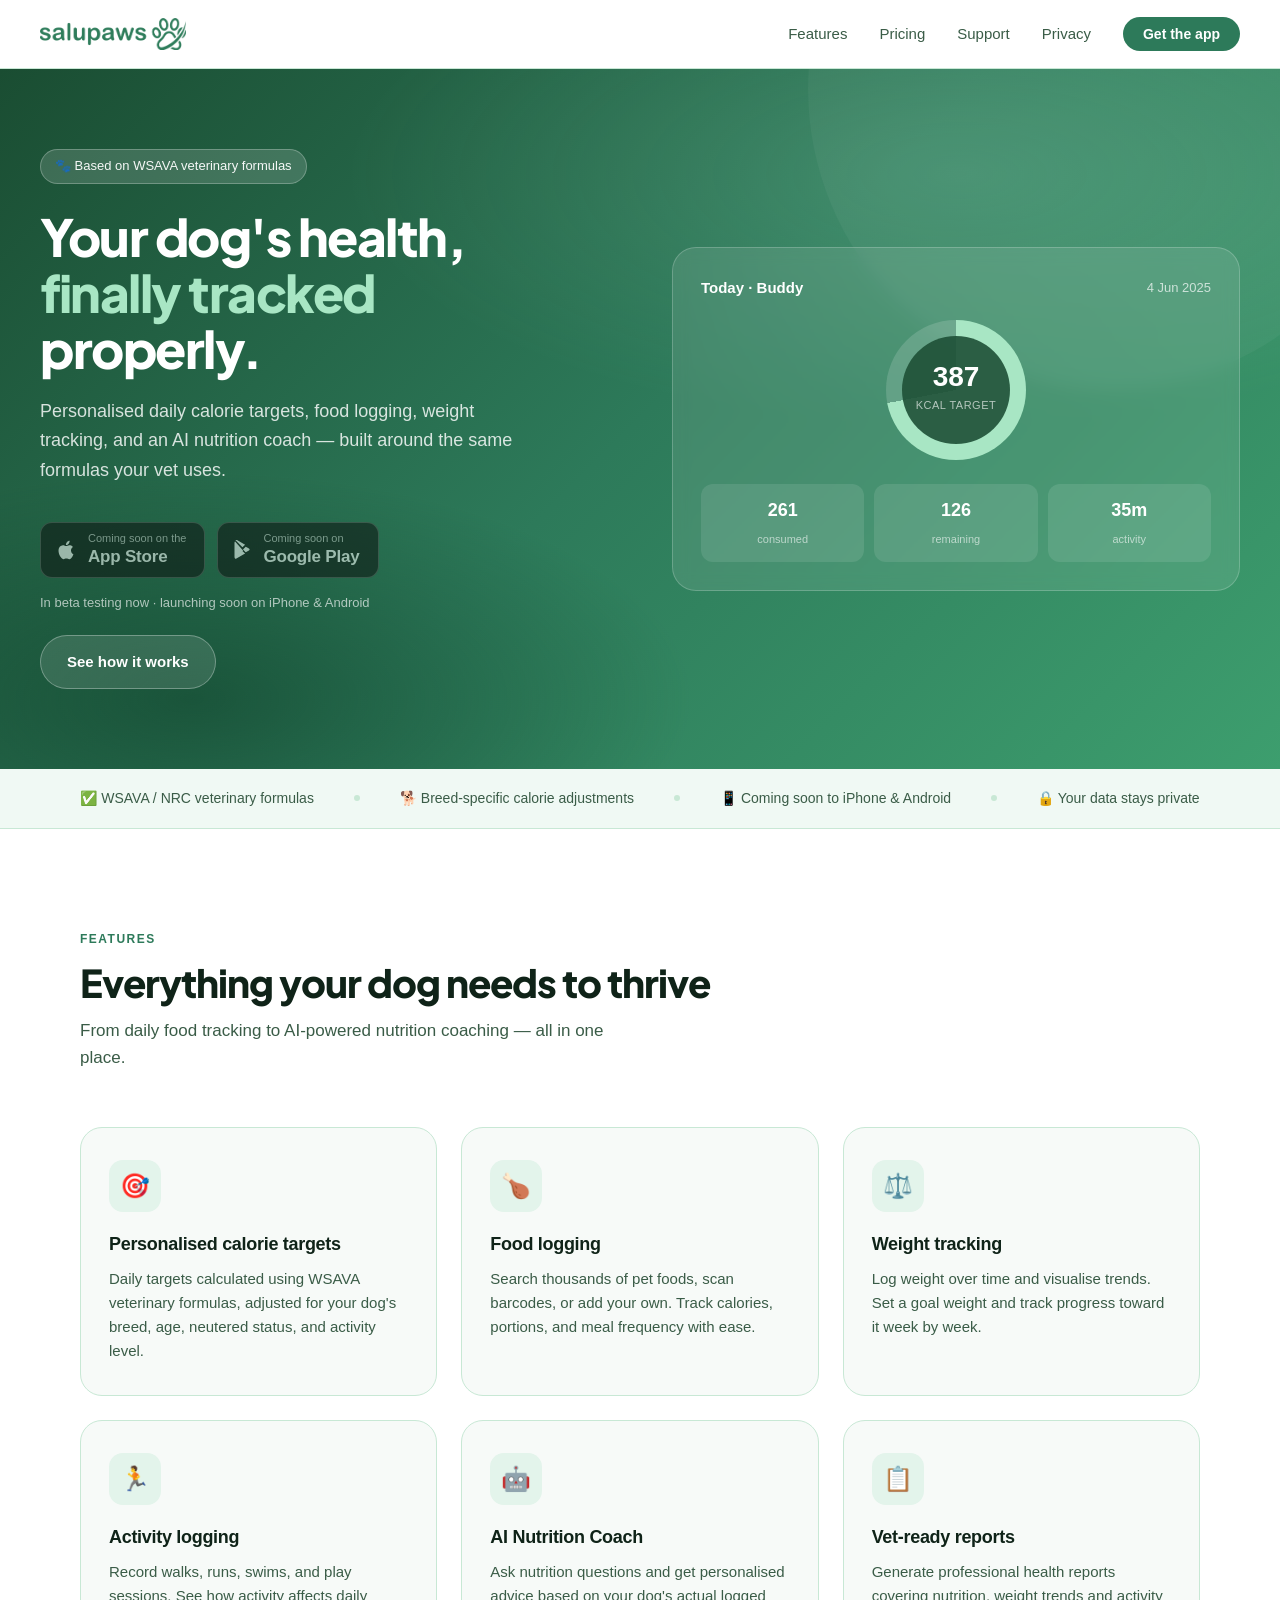
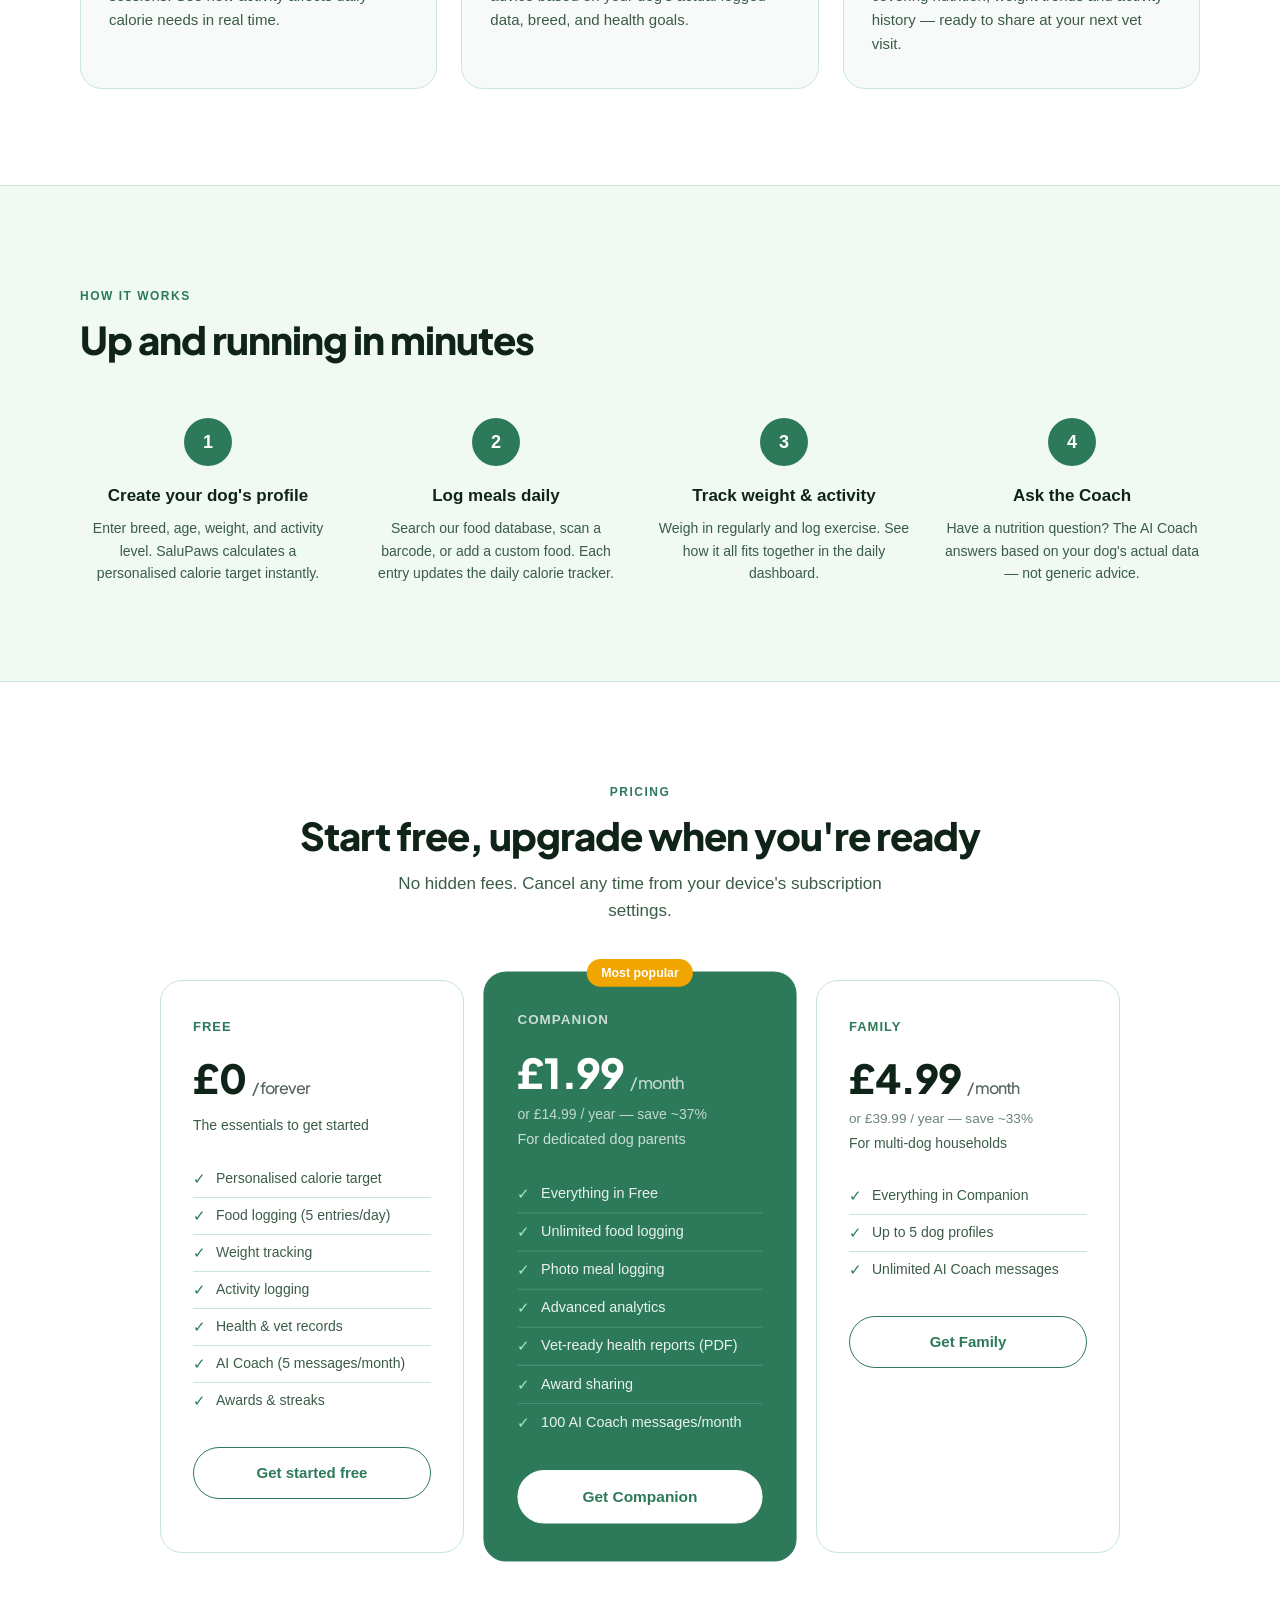
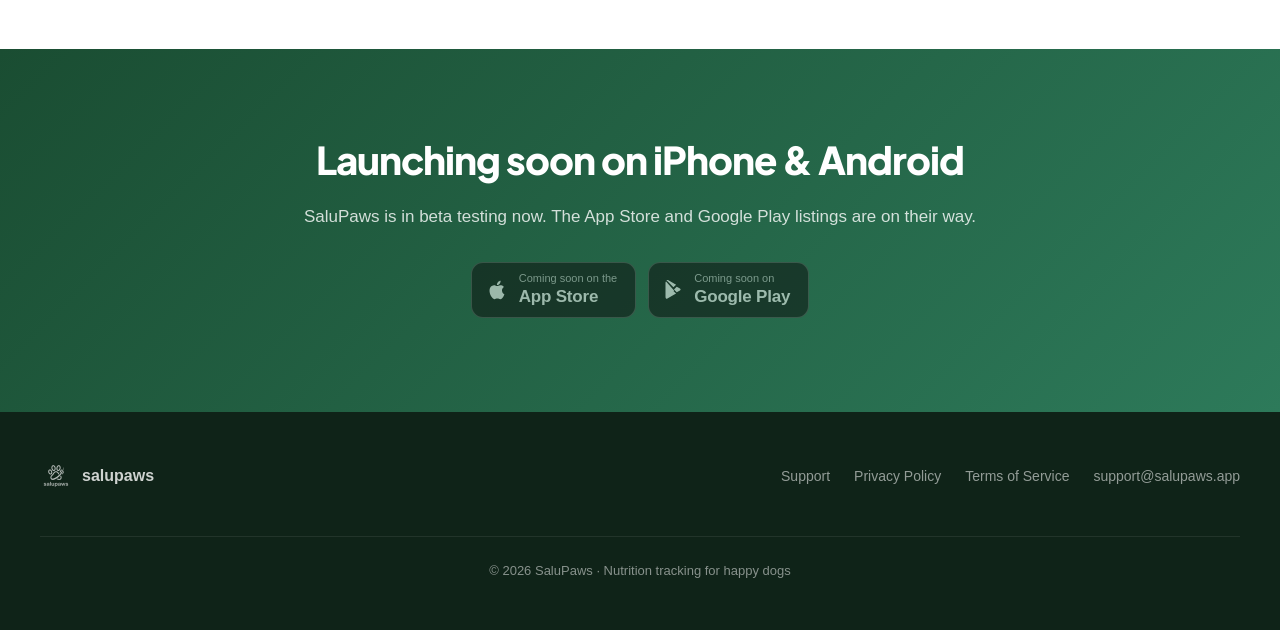
==== commit c75d28f8: "Rebrand marketing site to SaluPaws (text, logos, salupaws.app, SEO/social) Co-Authored-By: Claude Op" ====
--- a/index.html
+++ b/index.html
@@ -3,27 +3,27 @@
 <head>
   <meta charset="UTF-8">
   <meta name="viewport" content="width=device-width, initial-scale=1.0">
-  <title>FitPaws — Nutrition tracking for happy dogs</title>
+  <title>SaluPaws — Nutrition tracking for happy dogs</title>
   <meta name="description" content="Track your dog's nutrition, weight, and activity. Personalised calorie targets based on veterinary formulas. Coming soon to iPhone and Android.">
-  <link rel="canonical" href="https://fitpaws.app/">
+  <link rel="canonical" href="https://salupaws.app/">
 
   <!-- Social cards -->
   <meta property="og:type" content="website">
-  <meta property="og:site_name" content="FitPaws">
-  <meta property="og:title" content="FitPaws — Nutrition tracking for happy dogs">
+  <meta property="og:site_name" content="SaluPaws">
+  <meta property="og:title" content="SaluPaws — Nutrition tracking for happy dogs">
   <meta property="og:description" content="Personalised calorie targets, food logging, weight tracking and an AI nutrition coach for your dog. Coming soon to iPhone and Android.">
-  <meta property="og:url" content="https://fitpaws.app/">
-  <meta property="og:image" content="https://fitpaws.app/assets/SQlogo.png">
+  <meta property="og:url" content="https://salupaws.app/">
+  <meta property="og:image" content="https://salupaws.app/assets/SQlogo.png">
   <meta name="twitter:card" content="summary">
-  <meta name="twitter:title" content="FitPaws — Nutrition tracking for happy dogs">
+  <meta name="twitter:title" content="SaluPaws — Nutrition tracking for happy dogs">
   <meta name="twitter:description" content="Personalised calorie targets, food logging, weight tracking and an AI nutrition coach for your dog.">
-  <meta name="twitter:image" content="https://fitpaws.app/assets/SQlogo.png">
+  <meta name="twitter:image" content="https://salupaws.app/assets/SQlogo.png">
 
   <script type="application/ld+json">
   {
     "@context": "https://schema.org",
     "@type": "MobileApplication",
-    "name": "FitPaws",
+    "name": "SaluPaws",
     "operatingSystem": "iOS, Android",
     "applicationCategory": "HealthApplication",
     "description": "Dog nutrition, weight and activity tracking with personalised calorie targets based on WSAVA veterinary formulas.",
@@ -43,7 +43,7 @@
   <nav>
     <div class="nav-inner">
       <a class="nav-logo" href="/">
-        <img src="/assets/REClogo.png" alt="FitPaws">
+        <img src="/assets/REClogo.png" alt="SaluPaws">
       </a>
       <ul class="nav-links" id="nav-links">
         <li><a href="#features" onclick="closeMenu()">Features</a></li>
@@ -178,7 +178,7 @@
           <div class="step-num">1</div>
           <div class="step-content">
             <h3>Create your dog's profile</h3>
-            <p>Enter breed, age, weight, and activity level. FitPaws calculates a personalised calorie target instantly.</p>
+            <p>Enter breed, age, weight, and activity level. SaluPaws calculates a personalised calorie target instantly.</p>
           </div>
         </div>
         <div class="step reveal">
@@ -270,7 +270,7 @@
   <!-- CTA -->
   <section class="cta-strip" id="download">
     <h2>Launching soon on iPhone &amp; Android</h2>
-    <p>FitPaws is in beta testing now. The App Store and Google Play listings are on their way.</p>
+    <p>SaluPaws is in beta testing now. The App Store and Google Play listings are on their way.</p>
     <div class="store-badges store-badges-center">
       <span class="store-badge disabled" aria-disabled="true" title="Coming soon to the App Store">
         <svg width="22" height="22" viewBox="0 0 24 24" fill="currentColor" aria-hidden="true"><path d="M18.71 19.5c-.83 1.24-1.71 2.45-3.05 2.47-1.34.03-1.77-.79-3.29-.79-1.53 0-2 .77-3.27.82-1.31.05-2.3-1.32-3.14-2.53C4.25 17 2.94 12.45 4.7 9.39c.87-1.52 2.43-2.48 4.12-2.51 1.28-.02 2.5.87 3.29.87.78 0 2.26-1.07 3.8-.91.65.03 2.47.26 3.64 1.98-.09.06-2.17 1.28-2.15 3.81.03 3.02 2.65 4.03 2.68 4.04-.03.07-.42 1.44-1.38 2.83M13 3.5c.73-.83 1.94-1.46 2.94-1.5.13 1.17-.34 2.35-1.04 3.19-.69.85-1.83 1.51-2.95 1.42-.15-1.15.41-2.35 1.05-3.11z"/></svg>
@@ -286,16 +286,16 @@
   <footer>
     <div class="footer-inner">
       <div class="footer-logo">
-        <img src="/assets/SQlogo.png" alt="FitPaws">
-        <span>fitpaws</span>
+        <img src="/assets/SQlogo.png" alt="SaluPaws">
+        <span>salupaws</span>
       </div>
       <div class="footer-links">
         <a href="/support.html">Support</a>
         <a href="/privacy.html">Privacy Policy</a>
         <a href="/terms.html">Terms of Service</a>
-        <a href="mailto:support@fitpaws.app">support@fitpaws.app</a>
-      </div>
-      <div class="footer-copy">© 2026 FitPaws · Nutrition tracking for happy dogs</div>
+        <a href="mailto:support@salupaws.app">support@salupaws.app</a>
+      </div>
+      <div class="footer-copy">© 2026 SaluPaws · Nutrition tracking for happy dogs</div>
     </div>
   </footer>
 
